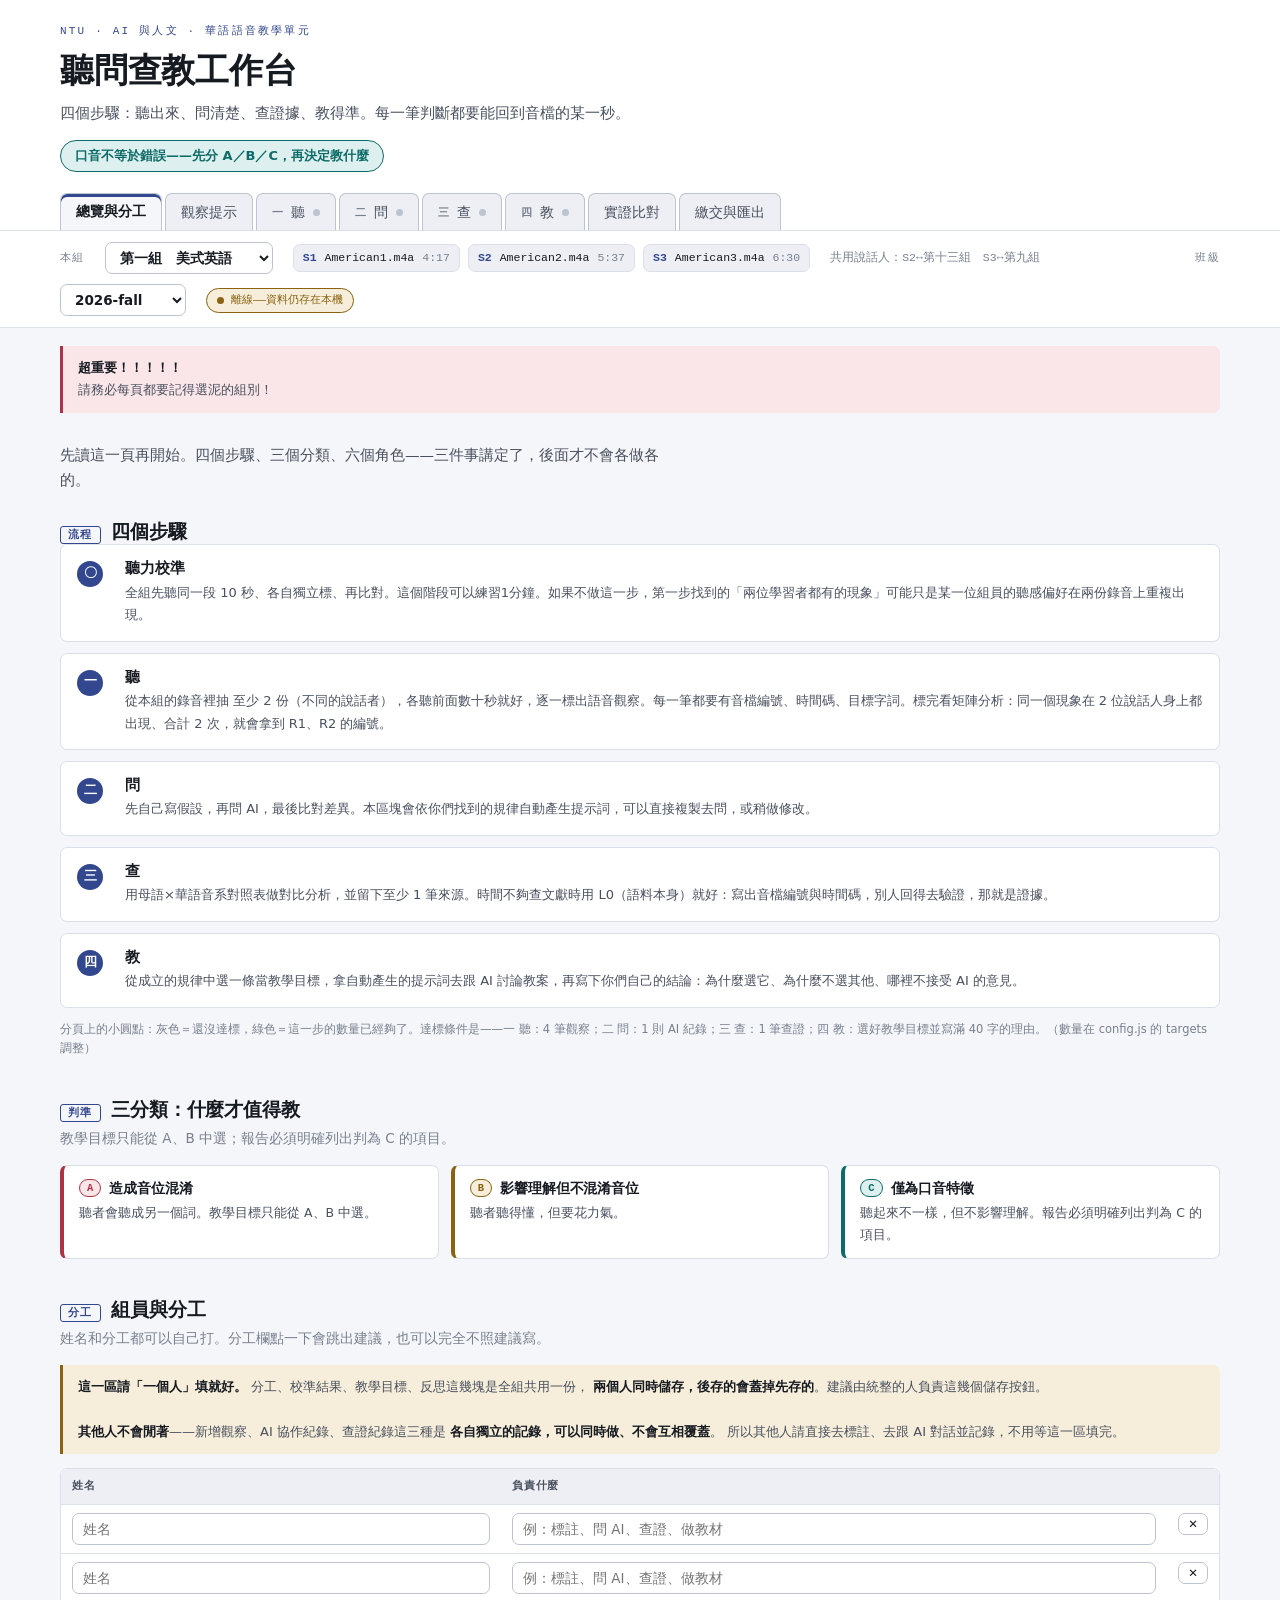
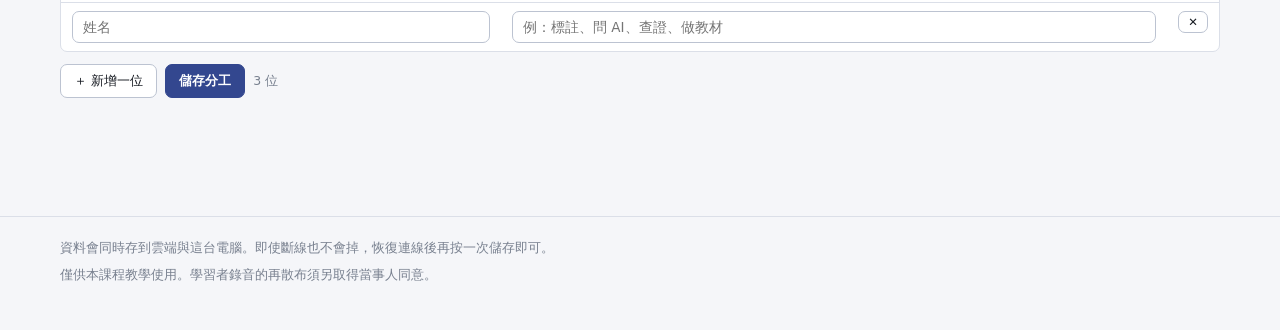
==== v2/index.html @ fce5fd6e "Rename the reference tab, surface a pinned notice, and survive heading edits Two problems came from " ====
<!doctype html>
<html lang="zh-Hant">
<head>
<meta charset="utf-8">
<meta name="viewport" content="width=device-width,initial-scale=1,viewport-fit=cover">
<title>聽問查教工作台</title>
<link rel="stylesheet" href="assets/base.css">
</head>
<body>

<header class="mast"><div class="wrap">
  <div class="kicker">NTU · AI 與人文 · 華語語音教學單元</div>
  <h1 class="t">聽問查教工作台</h1>
  <p class="sub">四個步驟：聽出來、問清楚、查證據、教得準。每一筆判斷都要能回到音檔的某一秒。</p>
  <div class="principle">口音不等於錯誤——先分 A／B／C，再決定教什麼</div>
  <nav class="rail" role="tablist">
    <button role="tab" id="tab-o" aria-controls="p-o" aria-selected="true">總覽與分工</button>
    <button role="tab" id="tab-ex" aria-controls="p-ex" aria-selected="false">觀察提示</button>
    <button role="tab" id="tab-1" aria-controls="p-1" aria-selected="false"><span class="n">一</span>聽<span class="dot" data-dot="1" title="綠點＝這一步已達標"></span></button>
    <button role="tab" id="tab-2" aria-controls="p-2" aria-selected="false"><span class="n">二</span>問<span class="dot" data-dot="2" title="綠點＝這一步已達標"></span></button>
    <button role="tab" id="tab-3" aria-controls="p-3" aria-selected="false"><span class="n">三</span>查<span class="dot" data-dot="3" title="綠點＝這一步已達標"></span></button>
    <button role="tab" id="tab-4" aria-controls="p-4" aria-selected="false"><span class="n">四</span>教<span class="dot" data-dot="4" title="綠點＝這一步已達標"></span></button>
    <button role="tab" id="tab-c" aria-controls="p-c" aria-selected="false">實證比對</button>
    <button role="tab" id="tab-x" aria-controls="p-x" aria-selected="false">繳交與匯出</button>
  </nav>
</div></header>

<div class="gbar"><div class="wrap">
  <label class="fld" for="sel-group" style="margin:0">本組</label>
  <select id="sel-group"></select>
  <span class="gfiles" id="gfiles"></span>
  <span class="gnote" id="gnote"></span>
  <span style="flex:1"></span>
  <label class="fld" for="sel-class" id="class-lab" style="margin:0" hidden>班級</label>
  <select id="sel-class" hidden></select>
  <span class="chip n mono" id="class-chip" title="班級代號"></span>
  <span class="conn" id="conn"><i></i><span id="conn-t">載入中</span></span>
</div></div>

<div class="wrap"><div id="banner"></div></div>

<main class="wrap">

<!-- ═══ 總覽 ═══ -->
<section role="tabpanel" id="p-o" aria-labelledby="tab-o" class="on">
  <p class="lede">先讀這一頁再開始。四個步驟、三個分類、六個角色——三件事講定了，後面才不會各做各的。</p>
  <div class="block"><h2><span class="tag">流程</span>四個步驟</h2><div class="steps" id="steps"></div>
    <p class="muted mini" id="dot-legend" style="margin-top:12px"></p></div>
  <div class="block"><h2><span class="tag">判準</span>三分類：什麼才值得教</h2>
    <p>教學目標只能從 A、B 中選；報告必須明確列出判為 C 的項目。</p>
    <div class="triage" id="triage"></div></div>
  <div class="block"><h2><span class="tag">分工</span>組員與分工</h2>
    <p>姓名和分工都可以自己打。分工欄點一下會跳出建議，也可以完全不照建議寫。</p>

    <div class="note warn" style="margin-bottom:14px">
      <strong>這一區請「一個人」填就好。</strong>
      分工、校準結果、教學目標、反思這幾塊是全組共用一份，
      <strong>兩個人同時儲存，後存的會蓋掉先存的</strong>。建議由統整的人負責這幾個儲存按鈕。
      <br><br>
      <strong>其他人不會閒著</strong>——新增觀察、AI 協作紀錄、查證紀錄這三種是
      <strong>各自獨立的記錄，可以同時做、不會互相覆蓋</strong>。
      所以其他人請直接去標註、去跟 AI 對話並記錄，不用等這一區填完。
    </div>

    <div id="roster"></div>
    <datalist id="job-suggest"></datalist>
    <div class="rowbtns" style="margin-top:12px">
      <button class="act" id="btn-add-member">＋ 新增一位</button>
      <button class="act primary" id="btn-save-roles">儲存分工</button>
      <span class="muted" id="roster-hint"></span>
    </div></div>
</section>

<!-- ═══ 可能出現的偏誤 ═══ -->
<section role="tabpanel" id="p-ex" aria-labelledby="tab-ex">
  <p class="lede">標註之前先看這一頁，知道「可以往哪裡聽」。
    這裡列的是<strong>別人根據音系對比推測出來的可能情形，不是答案</strong>——
    你們的語料裡可能有、也可能沒有，沒有本身就是發現。</p>

  <div class="note warn" style="margin-bottom:22px">
    <strong>請不要照著抄。</strong>這一頁的用途是幫你想「該注意什麼」，不是幫你填答案。
    真正要寫進報告的是<strong>你們自己在音檔裡聽到的</strong>，而且每一筆都要有時間碼。
    如果你聽到的跟這裡寫的不一樣，以你聽到的為準。
  </div>

  <div class="block"><h2><span class="tag">對象</span>這組母語可能出現什麼</h2>
    <p id="ex-sub"></p>
    <div class="tscroll"><table>
      <thead><tr><th>面向</th><th>可能的目標音</th><th>可能讀成</th><th>例子</th>
        <th class="mono">嚴重度</th><th class="mono">證據</th></tr></thead>
      <tbody id="ex-rows"></tbody></table></div>
    <p class="muted mini">嚴重度「高」＝一出現就可能讓聽者聽成別的字。
      證據欄：甲＝有針對這個母語的實證研究；乙＝有實證但對象不同；丙＝只有推論；丁＝與現有研究不符。</p>
  </div>

  <div class="block"><h2><span class="tag">聲調</span>四個聲調可能長什麼樣</h2>
    <p>虛線是標準的調型，實線是推測這組母語者可能讀成的樣子。
      形狀不一樣 → 聲調「種類」抓錯；形狀一樣但比較扁 → 音高範圍用得不夠寬。</p>
    <div id="ex-tones"></div>
  </div>

  <div class="block"><h2><span class="tag">標籤</span>現象標籤是什麼意思</h2>
    <p>標註時要從下拉選單挑一個「現象標籤」。標籤就是把你聽到的東西歸類，
      同一個標籤累積夠多次才會變成規律（拿到 R1、R2 編號）。</p>
    <div id="ex-tags"></div>
  </div>
</section>

<!-- ═══ 一 聽 ═══ -->
<section role="tabpanel" id="p-1" aria-labelledby="tab-1">
  <p class="lede">標註的唯一要求：別人拿到你的記錄，能回到那一秒確認你聽到的東西。</p>

  <div class="block"><h2><span class="tag">語料</span>本組錄音</h2>
    <p>播放時按「抓時間碼」會把秒數直接填進下面的表單。</p>
    <div class="players" id="players"></div></div>

  <div class="block"><h2><span class="tag">校準</span>步驟〇：聽力校準</h2>
    <p>六個人先聽同一段 60 秒、各自獨立標、再比對。不做這一步，後面找到的「規律」可能只是某個人的聽感偏好。</p>
    <div class="panel"><div class="panel-bd">
      <div class="formgrid g2">
        <div><label class="fld" for="cal-clip">校準用片段</label><input type="text" id="cal-clip" class="mono" placeholder="S1 00:00–01:00"></div>
        <div><label class="fld" for="cal-n">參與人數</label><input type="text" id="cal-n" class="mono" placeholder="6"></div>
        <div><label class="fld" for="cal-agree">多數人標到的項目數</label><input type="text" id="cal-agree" class="mono" placeholder="4"></div>
        <div><label class="fld" for="cal-total">全組標出的不同項目數</label><input type="text" id="cal-total" class="mono" placeholder="11"></div>
      </div>
      <div style="margin-top:12px"><label class="fld" for="cal-note">不一致的地方怎麼決議的</label>
        <textarea id="cal-note" rows="2" placeholder="例：三個人把「房」標成聲調問題，兩個人標成韻母問題。討論後認為是上升幅度不足，歸為聲調。"></textarea></div>
      <div class="rowbtns" style="margin-top:12px"><button class="act" id="btn-save-cal">儲存校準結果</button>
        <span class="muted" id="cal-rate"></span></div>
    </div></div></div>

  <div class="block"><h2><span class="tag">標註</span>個別語音觀察與時間碼</h2>
    <div class="panel">
      <div class="panel-hd"><h3>新增一筆觀察</h3><span class="muted" id="rec-count"></span></div>
      <div class="panel-bd">
        <div class="formgrid g3">
          <div><label class="fld" for="r-spk">音檔</label><select class="inp" id="r-spk"></select></div>
          <div><label class="fld" for="r-tc">時間碼</label><input type="text" id="r-tc" class="mono" placeholder="0:37 或 37" title="可以直接打秒數，例如 83 會變成 1:23"></div>
          <div><label class="fld" for="r-word">目標字詞</label><input type="text" id="r-word" placeholder="房間 fángjiān"></div>
          <div><label class="fld" for="r-lv">面向</label><select class="inp" id="r-lv"></select></div>
          <div><label class="fld" for="r-tagsel">現象標籤</label><select class="inp" id="r-tagsel"></select></div>
          <div><label class="fld" for="r-tri">初步判斷</label><select class="inp" id="r-tri">
            <option value="A">A 造成音位混淆</option><option value="B">B 影響理解</option>
            <option value="C">C 僅口音特徵</option><option value="?" selected>待判定</option></select></div>
          <div id="denom-wrap"><label class="fld" for="r-denom">可出現次數（分母）</label>
            <input type="number" id="r-denom" class="mono" min="1" step="1" placeholder="12"></div>
          <div><label class="fld" for="r-by">標註者</label><input type="text" id="r-by" placeholder="標註員 A"></div>
        </div>
        <div style="margin-top:12px"><label class="fld" for="r-desc">聽到什麼（寫你聽到的，不要寫結論）</label>
          <input type="text" id="r-desc" placeholder="「房」第二聲上升幅度較小，起點與終點差距約一度"></div>
        <div class="note mini" id="denom-hint" style="margin-top:10px">
          <strong>分母可以留空。</strong>時間夠的話再填：這一段裡這個音（調、規則）本來有幾次機會出現。
          例如你聽的那 30 秒裡「二聲」共出現 12 次，其中 7 次上升不足 → 分母填 12，這一筆記 1 次。
          <br><strong>留空也算得出東西</strong>，只是指標不一樣，實證比對會自動退而求其次：
          <br>① 有填分母 → <strong>出現率</strong>（出現次數 ÷ 可出現次數）。最有力，可以跟文獻比。
          <br>② 沒填分母 → <strong>佔比</strong>（這個現象佔你們全部標註的幾成）。看得出誰最常被標到，但<strong>不是出現率</strong>——分母是你們標了多少，不是這個音有多少次機會。
          <br>③ 標註很少時 → <strong>說話人覆蓋率</strong>（幾位說話人出現過）。
        </div>
        <div class="rowbtns" style="margin-top:12px">
          <button class="act primary" id="btn-add-rec">新增觀察</button>
          <button class="act" id="btn-demo-rec">填入範例</button>
        </div>
      </div>
    </div>
    <div class="reclist" id="reclist" style="margin-top:16px"></div></div>

  <div class="block"><h2><span class="tag">歸納</span>重現矩陣</h2>
    <div class="note" style="margin-bottom:14px">
      <strong>R1、R2 是什麼？</strong>是「成立的規律」的編號，由這張表自動給。<br>
      你每標一筆，同樣的「面向＋標籤」就會累積到同一列。當某一列<strong id="mtx-rule-cond">達到門檻</strong>時，
      它就從「個別觀察」升格成<strong>規律</strong>，拿到 R1、R2… 的編號。<br><br>
      <strong>為什麼重要：</strong>後面三步都只認編號——
      步驟二的提示詞、步驟三的查證、步驟四的教學目標，選單裡只會出現拿到編號的那幾列。
      一條都沒成立的話，那三個選單會是空的。<br>
      <span class="muted">沒拿到編號不代表你標錯，只代表它目前只出現在一位說話人身上，還不能說是「規律」——
      這正是這個單元要練的判斷。</span>
    </div>
    <p id="mtx-sub"></p>
    <div class="tscroll"><table class="mtx">
      <thead><tr id="mtx-head"></tr></thead>
      <tbody id="mtx-rows"></tbody></table></div>
    <div class="note warn" style="margin-top:14px" id="mtx-warn"></div></div>
</section>

<!-- ═══ 二 問 ═══ -->
<section role="tabpanel" id="p-2" aria-labelledby="tab-2">
  <p class="lede">順序很重要：<strong>先自己寫假設，再問 AI，最後比對差異</strong>。差異本身就是這一步最好的材料。</p>
  <div class="block"><h2><span class="tag">提示詞</span>拿去問 AI 的話</h2>
    <div class="panel">
      <div class="panel-hd"><h3>成因探索提示詞</h3>
        <div class="rowbtns"><select class="inp" id="p2-rule" style="width:auto;min-width:200px"></select>
        <button class="act tiny" id="btn-copy-p2">複製</button></div></div>
      <div class="panel-bd"><pre class="plan" id="p2-prompt" style="margin:0;font-family:var(--f)"></pre></div>
    </div></div>
  <div class="block"><h2><span class="tag">紀錄</span>AI 協作歷程</h2>
    <p>3–5 則。四個欄位齊備才算完整。不要美化提問。</p>
    <div class="panel">
      <div class="panel-hd"><h3>新增一則協作紀錄</h3><span class="muted" id="ai-count"></span></div>
      <div class="panel-bd">
        <div><label class="fld" for="a-hypo">① 我們自己先寫的假設（不能跳過）</label>
          <textarea id="a-hypo" rows="2" placeholder="我們認為「房」的二聲上升不足，是因為英語的升調通常出現在句末，不會落在單字上。"></textarea></div>
        <div style="margin-top:10px"><label class="fld" for="a-q">② 我們問了什麼（原文照貼）</label>
          <textarea id="a-q" rows="2" placeholder="把原始提問貼上來，不要改寫得比較好看"></textarea></div>
        <div style="margin-top:10px"><label class="fld" for="a-r">③ AI 回答的重點</label>
          <textarea id="a-r" rows="2" placeholder="摘要 AI 的回答重點，一併寫出它舉了哪些例子"></textarea></div>
        <div style="margin-top:10px"><label class="fld" for="a-h">④ 跟我們的假設差在哪裡</label>
          <textarea id="a-h" rows="2" placeholder="它讓我們注意到什麼？我們因此回去重聽了哪一段？"></textarea></div>
        <div style="margin-top:10px"><label class="fld" for="a-u">⑤ 我們怎麼處理它的回答</label>
          <textarea id="a-u" rows="2" placeholder="採用了哪一部分、改寫了哪一部分、刪掉了哪一部分，為什麼"></textarea></div>
        <div class="formgrid g2" style="margin-top:10px">
          <div><label class="fld" for="a-rule">對應規律編號</label><select class="inp" id="a-rule"></select></div>
          <div><label class="fld" for="a-verdict">我們對 AI 這次表現的判斷</label><select class="inp" id="a-verdict">
            <option>可用，但需查證</option><option>部分正確，已修正</option>
            <option>不正確，已捨棄</option><option>提供了我們沒想到的方向</option></select></div>
        </div>
        <div class="rowbtns" style="margin-top:12px"><button class="act primary" id="btn-add-ai">新增紀錄</button>
          <button class="act" id="btn-ask-ai" hidden>在這裡直接問 Claude</button>
          <button class="act" id="btn-ask-stop" hidden>停止</button></div>
        <div id="ai-out" style="margin-top:12px"></div>
      </div></div>
    <div class="reclist" id="ailist" style="margin-top:16px"></div></div>
</section>

<!-- ═══ 三 查 ═══ -->
<section role="tabpanel" id="p-3" aria-labelledby="tab-3">
  <p class="lede">對比分析只能告訴你「哪裡值得先看」，不能告訴你「一定會錯」。查證就是去確認哪一種。</p>
  <div class="block"><h2><span class="tag">對照</span>母語 × 華語音系比較</h2>
    <p id="ct-sub"></p>
    <div class="note good" style="margin-bottom:14px" id="ct-plus"></div>
    <div class="tscroll"><table>
      <thead><tr><th>面向</th><th>華語項目</th><th>母語情況</th><th>預期偏誤</th></tr></thead>
      <tbody id="ct-rows"></tbody></table></div></div>
  <div class="block"><h2><span class="tag">層級</span>可靠資料的四個層級</h2>
    <p>每條規律至少一項 L0、L1 或 L2。查無資料要寫出來，不算失分。</p>
    <div class="note" style="margin-bottom:14px">
      <strong>時間不夠查文獻時，用 L0 就好。</strong>
      L0 是「我們自己在音檔裡聽到的」——只要寫得出音檔編號與時間碼，
      別人就能回去驗證，那就是證據。<br>
      但要記得它撐得起什麼、撐不起什麼：<br>
      ✅ 可以說「<strong>我們這三位說話人身上出現了這個現象</strong>」<br>
      ✗ 不能說「<strong>法語母語者都會這樣</strong>」——那要 L1 或 L2 才撐得住。<br>
      <span class="muted">L3（教學網站、部落格、AI 直接生成的整理）永遠只能當線索，不能當依據。
      AI 講的東西如果你查不到原始出處，它就是 L3。</span>
    </div>
    <div class="tscroll"><table>
      <thead><tr><th>層級</th><th>名稱</th><th>例子</th><th>可不可以當唯一依據</th></tr></thead>
      <tbody id="srclv-rows"></tbody></table></div></div>
  <div class="block"><h2><span class="tag">驗證</span>查證紀錄</h2>
    <div class="panel">
      <div class="panel-hd"><h3>新增一筆查證</h3><span class="muted" id="src-count"></span></div>
      <div class="panel-bd">
        <div class="formgrid g3">
          <div><label class="fld" for="s-rule">對應規律</label><select class="inp" id="s-rule"></select></div>
          <div><label class="fld" for="s-level">來源層級</label><select class="inp" id="s-level">
            <option>L0 語料本身</option><option>L1 一手研究</option>
            <option>L2 標準參考</option><option>L3 教學經驗</option></select></div>
          <div><label class="fld" for="s-result">查證結果</label><select class="inp" id="s-result">
            <option>支持</option><option>部分支持</option><option>不支持</option><option>查無資料</option></select></div>
        </div>
        <div style="margin-top:10px"><label class="fld" for="s-cite">書目資訊</label>
          <input type="text" id="s-cite" placeholder="L0 就寫音檔編號＋時間碼，例：S1 00:37、S2 01:12；L1／L2 照抄書目，不要憑印象寫"></div>
        <div style="margin-top:10px"><label class="fld" for="s-say">它到底講了什麼</label>
          <input type="text" id="s-say" placeholder="L0 就寫你聽到什麼；L1／L2 寫出它到底講了什麼、對象是誰，不要寫「研究顯示……」"></div>
        <div class="rowbtns" style="margin-top:12px"><button class="act primary" id="btn-add-src">新增查證</button></div>
      </div></div>
    <div class="reclist" id="srclist" style="margin-top:16px"></div></div>
</section>

<!-- ═══ 四 教 ═══ -->
<section role="tabpanel" id="p-4" aria-labelledby="tab-4">
  <p class="lede">教學目標必須回指某一條規律編號。分析與教學之間要有形式上的連結，不然會各做各的。</p>
  <div class="block"><h2><span class="tag">選定</span>先選一條規律</h2>
    <p>教哪一個？先把條件設定好，下一個區塊會依照這裡的設定產生跟 AI 討論用的提示詞。</p>
    <div class="panel"><div class="panel-bd">
      <div class="formgrid g3">
        <div><label class="fld" for="t-rule">從成立的規律中選一條</label><select class="inp" id="t-rule"></select></div>
        <div><label class="fld" for="t-level">學習者程度</label><select class="inp" id="t-level">
          <option>初級</option><option selected>中級</option><option>中高級</option></select></div>
        <div><label class="fld" for="t-time">教學時間</label><select class="inp" id="t-time">
          <option>單次 20 分鐘</option><option selected>單次 50 分鐘</option><option>兩週分散練習</option></select></div>
      </div>
    </div></div></div>

  <div class="block"><h2><span class="tag">討論</span>拿這段去跟 AI 討論教案</h2>
    <p>複製下去問，然後<strong>不要照單全收</strong>——它會提出反對意見，你們要決定接不接受。
      討論完再回到下一個區塊寫你們的結論。</p>
    <div class="panel">
      <div class="panel-hd"><h3>教案討論提示詞</h3>
        <div class="rowbtns"><button class="act tiny" id="btn-copy-t4">複製</button></div></div>
      <div class="panel-bd"><pre class="plan" id="t4-prompt" style="margin:0;font-family:var(--f)"></pre></div>
    </div></div>

  <div class="block"><h2><span class="tag">結論</span>你們決定教這個的理由</h2>
    <p>跟 AI 討論完之後寫。四個問題各一兩句就好，寫你們自己的判斷，不要貼 AI 的原話。</p>
    <div class="panel"><div class="panel-bd">
      <div><label class="fld" for="t-why">為什麼選它、為什麼不選其他</label>
        <textarea id="t-why" rows="8" placeholder="按下面的「填入骨架」會給你一份填空表，照著填就好"></textarea></div>
      <div class="rowbtns" style="margin-top:12px">
        <button class="act" id="btn-why-skel">填入骨架</button>
        <button class="act primary" id="btn-save-target">儲存教學目標</button></div>
    </div></div></div>
  <div class="block"><h2><span class="tag">關卡</span>一致性檢核</h2>
    <p>教學目標與分析發現對不對得起來。</p><div id="align"></div></div>
  <div class="block"><h2><span class="tag">方案</span>糾音方案骨架</h2>
    <div class="rowbtns" style="margin-bottom:12px">
      <button class="act primary" id="btn-build">產生方案骨架</button>
      <button class="act" id="btn-copy-plan">複製</button></div>
    <div class="panel"><div class="panel-bd"><div class="plan" id="plan-out"></div></div></div></div>
  <div class="block"><h2><span class="tag">反思</span>與 AI 共編教案的活動反思</h2>
    <p>這一段是發表時要講的。三個問題，每題兩三句就好。</p>
    <div class="panel"><div class="panel-bd">
      <div><label class="fld" for="tt-who">這份教案，哪些是 AI 給的、哪些是你們自己決定的</label>
        <textarea id="tt-who" rows="2" placeholder="例：練習詞是 AI 生的，但我們刪掉了三個太難的；診斷說明是我們自己寫的，因為 AI 那版學習者看不懂"></textarea></div>
      <div style="margin-top:10px"><label class="fld" for="tt-fb">AI 哪裡幫得上忙、哪裡幫不上</label>
        <textarea id="tt-fb" rows="2" placeholder="例：生練習詞很快；但它講不出「舌頭要放哪裡」這種體感，那一段我們得自己補"></textarea></div>
      <div style="margin-top:10px"><label class="fld" for="tt-fix">如果再做一次，哪一步你們會換個做法</label>
        <textarea id="tt-fix" rows="2" placeholder="例：我們一開始就問 AI，結果被它的答案帶著走。下次會先自己聽完再問"></textarea></div>
      <div class="rowbtns" style="margin-top:12px"><button class="act" id="btn-save-tt">儲存反思</button></div>
    </div></div></div>
</section>

<!-- ═══ 實證比對 ═══ -->
<section role="tabpanel" id="p-c" aria-labelledby="tab-c">
  <p class="lede">把你們的標註，跟糾音工作台對這個母語做的<strong>預測</strong>放在一起看。
    預測落空不是你們標錯了——那是對比分析假說已知的失敗模式，本身就是可以寫進報告的發現。</p>

  <div class="block"><h2><span class="tag">範圍</span>要比對誰的資料</h2>
    <div class="panel"><div class="panel-bd">
      <div class="formgrid g3">
        <div><label class="fld" for="cmp-scope">資料範圍</label><select class="inp" id="cmp-scope">
          <option value="group">只看本組</option><option value="class" selected>全班同母語的組別</option></select></div>
        <div><label class="fld" for="cmp-l1">母語</label><select class="inp" id="cmp-l1"></select></div>
        <div style="display:flex;align-items:end"><button class="act" id="btn-cmp-refresh">重新抓資料</button></div>
      </div>
      <p class="muted mini" id="cmp-meta"></p>
    </div></div></div>

  <div class="block"><h2><span class="tag">比對</span>預測 vs 觀察</h2>
    <div class="panel"><div class="panel-bd" id="cmp-out">
      <p class="muted">按上面的「重新抓資料」開始。</p></div></div>
    <div class="note" style="margin-top:14px" id="cmp-agree"></div></div>

  <div class="block"><h2><span class="tag">判讀</span>四種結果怎麼看</h2>
    <div class="tscroll"><table>
      <thead><tr><th>圖上看到</th><th>意思</th><th>該怎麼辦</th></tr></thead>
      <tbody id="cmp-guide"></tbody></table></div></div>
</section>

<!-- ═══ 繳交 ═══ -->
<section role="tabpanel" id="p-x" aria-labelledby="tab-x">
  <p class="lede">交出去之前，先看這一頁的紅字還剩幾條。</p>
  <div class="block"><h2><span class="tag">檢核</span>繳交前檢核</h2><div id="submit-check"></div></div>
  <div class="block"><h2><span class="tag">匯出</span>組別資料匯出</h2>
    <div class="rowbtns" style="margin-bottom:12px">
      <button class="act primary" id="btn-export">產生匯出內容</button>
      <button class="act" id="btn-copy-export">複製</button>
      <button class="act" id="btn-dl-export">下載 .md</button>
      <button class="act" id="btn-clear">清除本組資料</button></div>
    <div class="exportbox" id="export-out">按「產生匯出內容」把目前這一組的校準結果、觀察記錄、重現矩陣、AI 協作歷程、查證紀錄、教學目標與方案骨架整理成一份文字稿。</div></div>
</section>

</main>

<footer><div class="wrap">
  <p id="foot-note">資料儲存方式會顯示在頁面右上角。請提醒學生：做完一段就按「產生匯出內容」下載 .md 存檔。</p>
  <p>僅供本課程教學使用。學習者錄音的再散布須另取得當事人同意。</p>
</div></footer>

<div class="toast" id="toast" hidden></div>

<script src="config.js"></script>
<script src="assets/md.js"></script>
<script src="assets/data.js"></script>
<script src="assets/audio.js"></script>
<script src="assets/store.js"></script>
<script src="assets/compare.js"></script>
<script src="assets/viz.js"></script>
<script>
(function(){
"use strict";
var $=function(s,r){return (r||document).querySelector(s);},
    $$=function(s,r){return Array.prototype.slice.call((r||document).querySelectorAll(s));};
var esc=MD.esc;
var CFG=window.HPL_CONFIG||{};
var D=null, gid=null, players=[], sampleFn=null, dlFn=null, abortCtl=null;

/* ── 時間碼容錯 ──────────────────────────────────────────
   雲端播放器模式抓不到時間碼，學生得看著播放器自己打。
   所以這裡盡量不要挑剔格式：
     83      → 1:23      （純秒數）
     1.23    → 1:23
     1分23秒 → 1:23
     1:23    → 1:23      （本來就對的不動）
   完全看不懂就原樣留著，不要把學生打的東西吃掉。            */
function normTC(v){
  v=String(v||"").trim();
  if(!v)return "";
  var m=v.match(/^(\d+)\s*[:：.．分]\s*(\d{1,2})\s*秒?$/);
  if(m){var s=Math.min(59,Number(m[2]));return Number(m[1])+":"+String(s).padStart(2,"0");}
  if(/^\d+$/.test(v)){var n=Number(v);return Math.floor(n/60)+":"+String(n%60).padStart(2,"0");}
  return v;
}
var mmss=function(s){return Math.floor(s/60)+":"+String(Math.round(s%60)).padStart(2,"0");};
var tT; function toast(m){var t=$("#toast");t.textContent=m;t.hidden=false;clearTimeout(tT);tT=setTimeout(function(){t.hidden=true;},2400);}
function copyText(txt,label){
  var ok=function(){toast((label||"內容")+"已複製");};
  var fb=function(){var ta=document.createElement("textarea");ta.value=txt;ta.style.position="fixed";ta.style.opacity="0";
    document.body.appendChild(ta);ta.select();try{document.execCommand("copy");ok();}catch(e){toast("請手動選取複製");}document.body.removeChild(ta);};
  if(navigator.clipboard&&navigator.clipboard.writeText)navigator.clipboard.writeText(txt).then(ok,fb);else fb();
}
var G=function(){return D.groups.filter(function(g){return g.id===gid;})[0];};
/* 本組實際有幾份錄音 → ["S1","S2",…]，只聽 2 份時矩陣就不會多一欄 */
function slots(){var g=G();return (g?g.f:[]).map(function(_,i){return "S"+(i+1);});}
/* 繳交目標，config.js 沒設就用預設 */
function TARGETS(){
  var t=(CFG.targets)||{};
  return {records:t.records||6, ai:t.ai||3, src:t.src||2, why:t.why||40};
}

/* ═══ 分頁 ═══ */
$$("nav.rail button").forEach(function(b){b.addEventListener("click",function(){
  $$("nav.rail button").forEach(function(o){o.setAttribute("aria-selected",String(o===b));});
  $$("section[role=tabpanel]").forEach(function(p){p.classList.toggle("on",p.id===b.getAttribute("aria-controls"));});
  if(b.id==="tab-c")refreshCompare();
  window.scrollTo({top:0,behavior:"smooth"});
});});

/* ═══ 靜態內容 ═══ */
function renderBanner(){
  var b=D.banner, el=$("#banner");
  if(!b||(!b.paras.length&&!b.list.length)){el.innerHTML="";return;}
  el.innerHTML='<div class="note stop" style="margin-top:18px">'+
    (b.title?"<strong>"+esc(b.title)+"</strong><br>":"")+
    b.paras.map(function(t){return MD.inline(t);}).join("<br>")+
    (b.list.length?"<ul style=\"margin:6px 0 0;padding-inline-start:20px\">"+
      b.list.map(function(t){return "<li>"+MD.inline(t)+"</li>";}).join("")+"</ul>":"")+
    "</div>";
}
function renderStatic(){
  $("#steps").innerHTML=D.steps.map(function(s){
    return '<div class="stepc"><div class="no">'+esc(s["步驟"])+'</div><div><h4>'+esc(s["標題"])+
      "</h4><p>"+esc(s["說明"])+"</p></div></div>";}).join("");
  $("#triage").innerHTML=D.triage.map(function(t){
    return '<div class="tri '+esc(t["類別"])+'"><h5><span class="chip '+esc(t["類別"])+'">'+esc(t["類別"])+
      "</span>"+esc(t["名稱"])+"</h5><p>"+esc(t["說明"])+"</p></div>";}).join("");
  renderRoster();
  $("#srclv-rows").innerHTML=D.srcLevels.map(function(r){
    return "<tr><td class=\"mono\">"+esc(r["層級"])+"</td><td>"+esc(r["名稱"])+"</td><td>"+esc(r["例子"])+
      "</td><td>"+esc(r["可不可以當唯一依據"])+"</td></tr>";}).join("");

  $("#cmp-guide").innerHTML=D.readCompare.map(function(r){
    return "<tr><td><strong>"+esc(r["圖上看到"])+"</strong></td><td>"+esc(r["意思"])+
      "</td><td>"+esc(r["該怎麼辦"])+"</td></tr>";}).join("");
  $("#denom-wrap").hidden=!CFG.requireDenominator;
  $("#denom-hint").hidden=!CFG.requireDenominator;
}

/* ═══ 組別列 ═══ */
function renderGroupBar(){
  var g=G();
  $("#sel-group").innerHTML=D.groups.map(function(x){
    return '<option value="'+x.id+'"'+(x.id===gid?" selected":"")+">"+esc(x.n)+"　"+esc(x.l1)+"</option>";}).join("");
  $("#gfiles").innerHTML=g.f.map(function(f,i){
    return '<span class="gfile"><b>S'+(i+1)+"</b>"+esc(f[0])+"<span>"+mmss(f[1])+"</span></span>";}).join("");
  var sh=g.f.map(function(f,i){
    return {i:i,others:(D.speakerMap[f[2]].gs||[]).filter(function(n){return n!==g.n;})};
  }).filter(function(x){return x.others.length;});
  $("#gnote").textContent=sh.length
    ? "共用說話人："+sh.map(function(x){return "S"+(x.i+1)+"↔"+x.others.join("、");}).join("　")
    : "本組三位說話人未與其他組重複";
  $("#r-spk").innerHTML=g.f.map(function(f,i){
    return '<option value="S'+(i+1)+'">S'+(i+1)+"　"+esc(f[0])+"</option>";}).join("");
}

/* ═══ 播放器 ═══ */
var passBarShown=false;
function renderPlayers(){
  var host=$("#players"); host.innerHTML=""; players=[]; passBarShown=false;
  var g=G();
  g.f.forEach(function(f,i){
    players.push(HPLAudio.mount(host,f[2],{
      label:"S"+(i+1), filename:f[0], group:g.n, seconds:f[1],
      onGrab:function(t){
        $("#r-spk").value="S"+(i+1);
        $("#r-tc").value=mmss(t);
        $("#r-word").focus();
        toast("已填入 S"+(i+1)+"（"+mmss(t)+"）");
      },
      onLocked:function(){
        /* 三個播放器共用一個密碼框，只放一次 */
        if(passBarShown)return;
        passBarShown=true;
        var bar=HPLAudio.passwordBar(host,function(){
          toast("已解鎖，正在載入錄音");
          renderPlayers();
        });
        host.insertBefore(bar,host.firstChild);
      }
    }));
  });
}

/* ═══ 標籤選單 ═══ */
function renderLevelSelects(){
  $("#r-lv").innerHTML=D.levels.map(function(l){return '<option value="'+esc(l.n)+'">'+esc(l.n)+"</option>";}).join("");
  syncTags();
}
function syncTags(){
  var lv=D.levels.filter(function(l){return l.n===$("#r-lv").value;})[0]||D.levels[0];
  $("#r-tagsel").innerHTML=lv.tags.map(function(t){
    return '<option value="'+esc(t.tag)+'">'+esc(t.tag)+"</option>";}).join("");
}
$("#r-lv").addEventListener("change",syncTags);

/* ═══ 音韻對照 ═══ */
function renderContrast(){
  var g=G(), c=D.contrast[g.l1];
  $("#ct-sub").textContent=c?(g.l1+" 母語者學華語時，音系上最值得先看的地方。"):"";
  if(!c){$("#ct-rows").innerHTML='<tr><td colspan="4" class="muted">content/contrast.md 裡沒有「'+esc(g.l1)+'」這一節。</td></tr>';
    $("#ct-plus").hidden=true;return;}
  $("#ct-plus").hidden=false;
  $("#ct-plus").innerHTML="<strong>優勢項：</strong>"+MD.inline(c.plus);
  $("#ct-rows").innerHTML=c.rows.map(function(r){
    return "<tr><td>"+MD.inline(r[0])+"</td><td>"+MD.inline(r[1])+"</td><td>"+MD.inline(r[2])+
      "</td><td>"+MD.inline(r[3])+"</td></tr>";}).join("");
}

/* ═══ 組員名單（自由填寫）═══
   分工是全組共用的一份，同時編輯會互相覆蓋，所以畫面上明講「一個人填就好」。
   course.md 的「分工建議」只當成建議清單，塞進 datalist 供選，不強制。 */
var roster=[], rosterDirty=false;

function readRoster(){
  return $$("#roster .rmrow").map(function(row){
    return {name:row.querySelector(".rmname").value.trim(),
            job: row.querySelector(".rmjob").value.trim()};
  }).filter(function(x){return x.name||x.job;});
}
function setRoster(list){
  roster=Array.isArray(list)?list.slice():[];
  if(!roster.length)roster=[{name:"",job:""},{name:"",job:""},{name:"",job:""}];
  paintRoster();
}
function paintRoster(){
  $("#roster").innerHTML='<div class="tscroll"><table><thead><tr>'+
    '<th style="width:38%">姓名</th><th>負責什麼</th><th style="width:1%"></th>'+
    "</tr></thead><tbody>"+roster.map(function(m,i){
      return '<tr class="rmrow"><td><input type="text" class="rmname" value="'+esc(m.name||"")+
        '" placeholder="姓名"></td><td><input type="text" class="rmjob" list="job-suggest" value="'+
        esc(m.job||"")+'" placeholder="例：標註、問 AI、查證、做教材"></td>'+
        '<td><button class="act tiny" data-rm="'+i+'" title="移除這一列">✕</button></td></tr>';
    }).join("")+"</tbody></table></div>";
  $$("[data-rm]").forEach(function(b){b.addEventListener("click",function(){
    roster=readRoster(); roster.splice(Number(b.dataset.rm),1);
    if(!roster.length)roster=[{name:"",job:""}];
    rosterDirty=true; paintRoster();
  });});
  $$("#roster input").forEach(function(el){
    el.addEventListener("input",function(){rosterDirty=true;});
  });
  $("#roster-hint").textContent=roster.length+" 位";
}
function renderRoster(){
  /* 建議清單：course.md 的分工建議 */
  $("#job-suggest").innerHTML=(D.roles||[]).map(function(r){
    return '<option value="'+esc(r["角色"])+'">'+esc(r["職責"]||"")+"</option>";}).join("");
  setRoster(null);
}
$("#btn-add-member").addEventListener("click",function(){
  roster=readRoster(); roster.push({name:"",job:""}); rosterDirty=true; paintRoster();
  var ins=$$("#roster .rmname"); if(ins.length)ins[ins.length-1].focus();
});

/* ═══ 可能出現的偏誤（標註前的參考頁）═══ */
function renderExamples(){
  var g=G();
  var L=HPLCompare.learnerFor(D,g.l1);
  if(!L){
    $("#ex-sub").textContent="";
    $("#ex-rows").innerHTML='<tr><td colspan="6" class="muted">content/learners.md 裡沒有「'+esc(g.l1)+'」的檔案。</td></tr>';
    $("#ex-tones").innerHTML=""; $("#ex-tags").innerHTML=""; return;
  }
  $("#ex-sub").innerHTML="本組母語是 <strong>"+esc(g.l1)+"</strong>。下面是工作台對這個母語的推測，"+
    "共 "+L.e.length+" 項，依嚴重度排序。<span class=\"muted\">資料來源："+esc(L.src)+"</span>";

  var sorted=L.e.slice().sort(function(a,b){return (b.sevw*10+b.w)-(a.sevw*10+a.w);});
  $("#ex-rows").innerHTML=sorted.map(function(e){
    return "<tr><td>"+esc(e.lv)+"</td><td>"+MD.inline(e.target)+"</td><td>"+MD.inline(e.realized)+
      "</td><td>"+MD.inline(e.example)+'</td><td><span class="chip '+e.sevclass+'">'+esc(e.sev)+
      '</span></td><td class="mono"><span class="ev '+e.evclass+'">'+esc(e.ev)+"</span></td></tr>";}).join("");

  $("#ex-tones").innerHTML=HPLViz.toneGrid(L);

  /* 這組母語可能用到的標籤，對照到學生標註時的選單 */
  var keys={}; L.e.forEach(function(e){if(e.key)keys[e.key]=true;});
  $("#ex-tags").innerHTML='<div class="tscroll"><table><thead><tr>'+
    "<th>面向</th><th>標註時選這個標籤</th><th>大致意思</th></tr></thead><tbody>"+
    D.levels.map(function(lv){
      return lv.tags.filter(function(t){return t.key&&keys[t.key];}).map(function(t){
        var kb=D.kb[t.tag]||D.kbDefault;
        return "<tr><td>"+esc(lv.n)+"</td><td><strong>"+esc(t.tag)+"</strong></td><td>"+
          MD.inline(String(kb.d||"").split("。")[0]+"。")+"</td></tr>";
      }).join("");
    }).join("")+"</tbody></table></div>";
}

/* ═══ 記錄 ═══ */
function recs(){return HPLStore.get("records");}
function renderRecs(){
  var list=recs();
  $("#rec-count").textContent=list.length+" 筆";
  $("#reclist").innerHTML=list.length?list.slice().reverse().map(function(r){
    return '<div class="rec"><div class="rh"><span class="id mono">'+esc(r.spk)+"　"+esc(r.tc)+
      (r.by?"　"+esc(r.by):"")+'</span><span class="rowbtns">'+
      '<span class="chip '+(r.tri==="?"?"n":esc(r.tri))+'">'+esc(r.tri)+"</span>"+
      '<button class="act tiny" data-del="'+r.id+'">刪除</button></span></div>'+
      "<dl><dt>字詞</dt><dd>"+esc(r.word)+"</dd>"+
      "<dt>標籤</dt><dd>"+esc(r.lv)+" · "+esc(r.tag)+(r.denom?"（分母 "+esc(r.denom)+"）":"")+"</dd>"+
      "<dt>描述</dt><dd>"+esc(r.desc)+"</dd></dl></div>";}).join("")
    :'<p class="muted">還沒有觀察記錄。</p>';
  $$("[data-del]").forEach(function(b){b.addEventListener("click",function(){
    HPLStore.remove("records",b.dataset.del);});});
  renderMatrix(); updateDots(); renderRuleSelects();
}
$("#btn-add-rec").addEventListener("click",function(){
  $("#r-tc").value=normTC($("#r-tc").value);
  var word=$("#r-word").value.trim(), desc=$("#r-desc").value.trim(), tc=$("#r-tc").value.trim();
  if(!word||!tc){toast("時間碼與目標字詞都要填");return;}
  var g=G(), tag=$("#r-tagsel").value;
  HPLStore.add("records",{
    spk:$("#r-spk").value, spkId:(g.f[Number($("#r-spk").value.slice(1))-1]||[])[2]||"",
    tc:tc, word:word, lv:$("#r-lv").value, tag:tag, key:D.tagKey[tag]||"",
    tri:$("#r-tri").value, desc:desc, by:$("#r-by").value.trim(),
    denom:$("#r-denom").value?Number($("#r-denom").value):null,
    group:g.n, l1:g.l1
  });
  $("#r-word").value="";$("#r-desc").value="";$("#r-tc").value="";$("#r-denom").value="";
  toast("已新增");
});
$("#r-tc").addEventListener("blur",function(){this.value=normTC(this.value);});
$("#btn-demo-rec").addEventListener("click",function(){
  $("#r-tc").value="00:37";$("#r-word").value="房間 fángjiān";
  $("#r-desc").value="「房」第二聲上升幅度較小，起點與終點差距約一度";
  if(CFG.requireDenominator)$("#r-denom").value="12";
});

/* ═══ 重現矩陣 ═══ */
function matrixRows(){
  var g=G(), by={};
  recs().forEach(function(r){
    var k=r.lv+"｜"+r.tag;
    var b=by[k]||(by[k]={lv:r.lv,tag:r.tag,s:{},total:0,denom:0,tri:{}});
    b.s[r.spk]=(b.s[r.spk]||0)+1; b.total++;
    if(r.denom)b.denom+=Number(r.denom);
    if(r.tri)b.tri[r.tri]=(b.tri[r.tri]||0)+1;
  });
  var th=CFG.ruleThreshold||{speakers:2,total:3};
  return Object.keys(by).map(function(k){
    var b=by[k], spkN=Object.keys(b.s).length;
    b.isRule=spkN>=th.speakers&&b.total>=th.total;
    b.spkN=spkN;
    b.rate=b.denom>0?b.total/b.denom:null;
    var best="?",bn=0;
    Object.keys(b.tri).forEach(function(t){if(t!=="?"&&b.tri[t]>bn){bn=b.tri[t];best=t;}});
    b.verdict=best;
    return b;
  }).sort(function(a,b){return (b.isRule-a.isRule)||(b.total-a.total);});
}
function renderMatrix(){
  var g=G(), rows=matrixRows(), n=0, sl=slots();
  $("#mtx-head").innerHTML="<th>現象</th><th>面向</th>"+
    sl.map(function(s){return '<th class="mono">'+s+"</th>";}).join("")+
    '<th class="mono">合計</th><th class="mono">分母</th><th class="mono">出現率</th><th>判斷</th><th>編號</th>';
  var th=CFG.ruleThreshold||{speakers:2,total:3};
  var condTxt="至少 "+th.speakers+" 位說話人都出現過，而且合計至少 "+th.total+" 次";
  var ce=$("#mtx-rule-cond"); if(ce)ce.textContent=condTxt;
  $("#mtx-sub").textContent="成立門檻："+condTxt+"。";
  $("#mtx-rows").innerHTML=rows.length?rows.map(function(b){
    var id=b.isRule?("R"+(++n)):"";
    b.rid=id;
    var cells=slots().map(function(s){
      var v=b.s[s]||0;
      return '<td class="cell"><b class="'+(v?"hit":"no")+'">'+(v||"·")+"</b></td>";}).join("");
    return "<tr"+(b.isRule?' class="isrule"':"")+"><td>"+esc(b.tag)+"</td><td>"+esc(b.lv)+"</td>"+cells+
      '<td class="cell mono">'+b.total+'</td><td class="cell mono">'+(b.denom||"—")+'</td>'+
      '<td class="cell mono">'+(b.rate!=null?(b.rate*100).toFixed(0)+"%":"—")+"</td>"+
      '<td><span class="chip '+(b.verdict==="?"?"n":esc(b.verdict))+'">'+esc(b.verdict)+"</span></td>"+
      '<td class="mono">'+esc(id||"—")+"</td></tr>";}).join("")
    :'<tr><td colspan="'+(sl.length+7)+'" class="muted">還沒有資料。先到上面新增觀察。</td></tr>';
  var noDenom=rows.filter(function(b){return b.isRule&&!b.denom;}).length;
  $("#mtx-warn").innerHTML=rows.length
    ? "<strong>"+n+" 條達標。</strong>"+
      (noDenom?" 其中 "+noDenom+" 條沒有分母——沒有分母只能談印象，不能談出現率，實證比對也只能用覆蓋率。":
       " 全部都有分母，可以算出真正的出現率。")
    : "";
}
function rules(){return matrixRows().filter(function(b){return b.isRule;});}
function renderRuleSelects(){
  var rs=rules(), n=0;
  var opts=rs.map(function(b){n++;return '<option value="R'+n+'">R'+n+"　"+esc(b.tag)+"</option>";}).join("");
  ["#p2-rule","#a-rule","#s-rule","#t-rule"].forEach(function(s){
    var el=$(s), keep=el.value;
    el.innerHTML=opts||'<option value="">（還沒有成立的規律）</option>';
    if(keep)el.value=keep;
  });
  renderPrompt(); renderT4Prompt(); renderAlign();
}
function pickedRule(sel){
  var v=$(sel).value; if(!v)return null;
  var i=Number(v.slice(1))-1, rs=rules();
  return rs[i]?Object.assign({rid:v},rs[i]):null;
}

/* ═══ 提示詞 ═══ */
function renderPrompt(){
  var g=G(), r=pickedRule("#p2-rule");
  var kb=(r&&D.kb[r.tag])||D.kbDefault;
  $("#p2-prompt").textContent=
"我們是華語教學課程的學生，正在分析一位母語為"+g.l1+"的華語學習者的語音偏誤。\n\n"+
"【我們觀察到的現象】\n"+(r?("面向："+r.lv+"\n標籤："+r.tag+"\n出現情形："+r.spkN+" 位說話人、合計 "+r.total+" 次"+
  (r.denom?("、分母 "+r.denom+"、出現率約 "+(r.rate*100).toFixed(0)+"%"):"、未記錄分母")):"（請先在步驟一產生至少一條成立的規律）")+"\n\n"+
"【我們自己的假設】\n（在這裡貼上你們組先寫好的假設，不要留空——這是這次協作的重點）\n\n"+
"【請你做四件事】\n"+
"1. 針對這個現象，從"+g.l1+"與華語的音系對比，提出可能的成因。請明確區分哪些是母語負遷移、哪些是目的語規則過度泛化、哪些可能是教學誘發。\n"+
"2. 對每一個成因，說明它預測我們還應該在語料裡看到什麼。我們會回去聽，用來檢驗你的說法。\n"+
"3. 明講你這些說法的證據等級：是有實證研究支持，還是只有音系推論？如果只有推論，請直說。\n"+
"4. 指出我們的假設跟你的分析差在哪裡，不要直接同意我們。\n\n"+
"【限制】\n"+
"．不要用「研究顯示」這種句式，除非你能講出是誰在什麼時候對什麼對象做的研究。\n"+
"．不確定就說不確定，並說明還需要什麼資料才能確認。\n"+
"．我們已知的教學要領如下，請不要重複，直接補充你認為缺的部分：\n"+(kb.p||"（無）");
}
$("#p2-rule").addEventListener("change",renderPrompt);
$("#btn-copy-p2").addEventListener("click",function(){copyText($("#p2-prompt").textContent,"提示詞");});

/* ═══ AI 紀錄 ═══ */
function renderAi(){
  var list=HPLStore.get("ai");
  $("#ai-count").textContent=list.length+" 則（建議 3–5 則）";
  $("#ailist").innerHTML=list.length?list.slice().reverse().map(function(r){
    return '<div class="rec"><div class="rh"><span class="id mono">'+esc(r.rule||"—")+'</span>'+
      '<span class="rowbtns"><span class="chip i">'+esc(r.verdict)+'</span>'+
      '<button class="act tiny" data-delai="'+r.id+'">刪除</button></span></div>'+
      "<dl><dt>我們的假設</dt><dd>"+esc(r.hypo)+"</dd><dt>提問</dt><dd>"+esc(r.q)+"</dd>"+
      "<dt>回答重點</dt><dd>"+esc(r.r)+"</dd><dt>差異</dt><dd>"+esc(r.h)+"</dd>"+
      "<dt>我們怎麼處理</dt><dd>"+esc(r.u)+"</dd></dl></div>";}).join("")
    :'<p class="muted">還沒有協作紀錄。</p>';
  $$("[data-delai]").forEach(function(b){b.addEventListener("click",function(){
    HPLStore.remove("ai",b.dataset.delai);});});
  updateDots();
}
$("#btn-add-ai").addEventListener("click",function(){
  var hypo=$("#a-hypo").value.trim();
  if(!hypo){toast("請先寫下你們自己的假設——這一步不能跳過");$("#a-hypo").focus();return;}
  HPLStore.add("ai",{hypo:hypo,q:$("#a-q").value.trim(),r:$("#a-r").value.trim(),
    h:$("#a-h").value.trim(),u:$("#a-u").value.trim(),
    rule:$("#a-rule").value,verdict:$("#a-verdict").value});
  ["#a-hypo","#a-q","#a-r","#a-h","#a-u"].forEach(function(s){$(s).value="";});
  toast("已新增");
});

/* ═══ 查證 ═══ */
function renderSrc(){
  var list=HPLStore.get("src");
  $("#src-count").textContent=list.length+" 筆";
  $("#srclist").innerHTML=list.length?list.slice().reverse().map(function(r){
    return '<div class="rec"><div class="rh"><span class="id mono">'+esc(r.rule||"—")+"　"+esc(r.level)+"</span>"+
      '<span class="rowbtns"><span class="chip '+(r.result==="支持"?"C":r.result==="不支持"?"A":"B")+'">'+
      esc(r.result)+'</span><button class="act tiny" data-delsrc="'+r.id+'">刪除</button></span></div>'+
      "<dl><dt>書目</dt><dd>"+esc(r.cite)+"</dd><dt>它說了什麼</dt><dd>"+esc(r.say)+"</dd></dl></div>";}).join("")
    :'<p class="muted">還沒有查證紀錄。</p>';
  $$("[data-delsrc]").forEach(function(b){b.addEventListener("click",function(){
    HPLStore.remove("src",b.dataset.delsrc);});});
  updateDots();
}
$("#btn-add-src").addEventListener("click",function(){
  var cite=$("#s-cite").value.trim();
  if(!cite){toast("請填書目資訊");return;}
  HPLStore.add("src",{rule:$("#s-rule").value,level:$("#s-level").value,
    result:$("#s-result").value,cite:cite,say:$("#s-say").value.trim()});
  $("#s-cite").value="";$("#s-say").value="";toast("已新增");
});

/* ═══ 四教：跟 AI 討論教案的提示詞 ═══
   步驟四原本只給一句「依四個指標論證」，太抽象。
   改成直接生成一段可以貼去問 AI 的話，把四個指標寫成具體問題。 */
function renderT4Prompt(){
  var g=G(), t=pickedRule("#t-rule");
  var lvl=$("#t-level").value, time=$("#t-time").value;
  if(!t){
    $("#t4-prompt").textContent=
"（還沒有成立的規律，所以還產生不出來。）\n\n"+
"回到「一 聽」多標幾筆——同一個現象只要在 2 位說話人身上都出現過、合計 2 次，\n"+
"就會拿到 R1 編號，這裡就會自動填好。";
    return;
  }
  var kb=D.kb[t.tag]||D.kbDefault;
  var obs=t.spkN+" 位說話人身上都出現、合計 "+t.total+" 次"+
    (t.denom?("，出現率約 "+(t.rate*100).toFixed(0)+"%"):"（我們沒有記錄分母，所以只能說有出現，不能說出現率）");
  var others=rules().filter(function(r){return r.tag!==t.tag;})
    .map(function(r,i){return r.lv+"·"+r.tag;});

  $("#t4-prompt").textContent=
"我們是華語教學課的學生，剛聽完一位母語為"+g.l1+"的學習者的錄音，現在要設計一個糾音活動。\n\n"+
"【我們在語料裡實際聽到的】\n"+
"現象："+t.lv+" — "+t.tag+"\n"+
"出現情形："+obs+"\n"+
(others.length?("我們同時也觀察到："+others.join("、")+"\n"):"")+
"\n【教學條件】\n學習者程度："+lvl+"\n可用時間："+time+"\n\n"+
"【請你幫我們想四件事，一項一項回答】\n"+
"1. 這個現象值不值得當這次的教學目標？請從「會不會讓聽者聽成別的字」來判斷，並直接說出你的結論。\n"+
(others.length?("2. 我們還觀察到上面那些現象。如果換成教其中一個，會不會比現在這個更值得？請比較，並說明理由。\n")
              :("2. 以我們目前只觀察到這一個現象來說，這樣的證據夠不夠支撐一個教學目標？不夠的話，我們還需要再聽什麼？\n"))+
"3. "+lvl+"的學習者，在"+time+"裡有沒有可能改變這一項？如果不可能，請直說，並建議一個比較實際的目標。\n"+
"4. 請設計這個活動的流程。我們已經知道的操作要領是：\n   「"+(kb.p||"（無）")+"」\n"+
"   請不要重複這一段，直接補上你認為缺的部分，並給出具體的練習詞（至少 6 個）。\n\n"+
"【重要】\n"+
"．請至少提出一個「我們可能想錯了」的地方，不要只順著我們講。\n"+
"．你舉的例詞如果不確定是否真的構成最小對立對，請標註出來，我們會自己查。\n"+
"．不要用「研究顯示」這種句式，除非你講得出是誰、什麼時候、對象是誰。\n"+
"．最後請告訴我們：這個活動裡有哪一部分是你判斷不了、只能由老師現場看著學習者才能決定的？";
}
["#t-rule","#t-level","#t-time"].forEach(function(s){
  var el=$(s); if(el)el.addEventListener("change",renderT4Prompt);
});
$("#btn-copy-t4").addEventListener("click",function(){
  copyText($("#t4-prompt").textContent,"教案討論提示詞");});

/* 論證骨架：把四個抽象指標變成填空 */
$("#btn-why-skel").addEventListener("click",function(){
  var t=pickedRule("#t-rule");
  if(!t){toast("請先選一條規律");return;}
  var cur=$("#t-why").value.trim();
  if(cur&&!confirm("這會蓋掉你已經寫的內容，確定嗎？"))return;
  var others=rules().filter(function(r){return r.tag!==t.tag;});
  $("#t-why").value=
"我們選 "+t.rid+"（"+t.tag+"）當教學目標，理由如下：\n\n"+
"1. 出現情形：我們在　　位說話人身上聽到，合計　　次。（時間碼：　　）\n"+
"2. 會不會聽成別的字：　　　　（會／不會，舉一個例子說明）\n"+
"3. 短期內能不能改變："+"　　　　（能／不能，為什麼）\n"+
"4. 這個程度該不該處理："+"　　　　\n\n"+
(others.length
  ? ("我們不選 "+others.map(function(r,i){return r.tag;}).join("、")+"，因為　　　　\n\n")
  : "我們目前只有這一條成立的規律，所以沒有其他候選項可以比較。\n\n")+
"跟 AI 討論之後，我們改變想法的地方是：　　　　\n"+
"（如果完全沒改變，也寫出來，並說明為什麼不接受它的意見）";
  $("#t-why").focus(); markDirty($("#t-why")); renderAlign();
  toast("填好空格就完成了");
});

/* ═══ 一致性 ═══ */
function renderAlign(){
  var t=pickedRule("#t-rule"), why=$("#t-why").value.trim();
  var srcs=HPLStore.get("src").filter(function(s){return t&&s.rule===t.rid;});
  var strong=srcs.filter(function(s){return /L0|L1|L2/.test(s.level)&&s.result!=="不支持";});
  var ais=HPLStore.get("ai").filter(function(a){return t&&a.rule===t.rid;});
  var cs=[
    [!!t,"已從成立的規律中選定教學目標"],
    [why.length>TARGETS().why,"選擇理由已依四個指標論證（目前 "+why.length+" 字）"],
    [/不選|沒有選|未選/.test(why),"理由中明確寫出「我們不選 Rx，因為……」"],
    [srcs.length>0,"這條規律有查證紀錄（"+srcs.length+" 筆）"],
    [strong.length>0,"其中至少一筆是 L0、L1 或 L2 層級"],
    [ais.length>0,"這條規律有對應的 AI 協作紀錄"]
  ];
  $("#align").innerHTML='<div class="steps">'+cs.map(function(c){
    return '<div class="stepc"><div class="no" style="background:'+(c[0]?"var(--teal)":"var(--rule-strong)")+'">'+
      (c[0]?"✓":"·")+'</div><div><p style="color:'+(c[0]?"var(--ink-2)":"var(--ink)")+'">'+esc(c[1])+"</p></div></div>";
  }).join("")+"</div>";
  updateDots();
}
["#t-rule","#t-why"].forEach(function(s){$(s).addEventListener("input",renderAlign);$(s).addEventListener("change",renderAlign);});

/* ═══ 方案骨架 ═══ */
$("#btn-build").addEventListener("click",function(){
  var t=pickedRule("#t-rule");
  if(!t){toast("請先選定教學目標");return;}
  var g=G(), kb=D.kb[t.tag]||D.kbDefault;
  $("#plan-out").textContent=
"糾音方案骨架｜"+g.n+"（"+g.l1+"）\n目標規律："+t.rid+"　"+t.lv+" · "+t.tag+
"\n出現情形："+t.spkN+" 位說話人、合計 "+t.total+" 次"+(t.denom?("、出現率約 "+(t.rate*100).toFixed(0)+"%"):"、未記錄分母")+
"\n程度："+$("#t-level").value+"　時間："+$("#t-time").value+"\n\n"+
"① 診斷說明（用學習者聽得懂的話）\n"+kb.d+"\n\n"+
"② 感知訓練\n先確認學習者聽不聽得出差別。用下列最小對立對做 AX 判斷，正確率八成再進產出。\n"+
(kb.pairs.length?kb.pairs.map(function(p){return "　· "+p;}).join("\n"):"　（請自行補上最小對立對）")+
"\n\n注意：感知已經達標的學習者不要再練感知，直接進產出。\n\n"+
"③ 產出訓練\n"+kb.p+"\n順序：單音節 → 雙音節 → 詞組 → 語流。每一級都要錄音回放。\n\n"+
"④ 回饋設計\n教師即時回饋語句：「再一次，這次讓"+"（指出具體的動作）"+"。」\nAI 可以做的：大量重複操練、練習語料生成、進度紀錄。\nAI 做不到的：確認診斷、發音部位的體感引導、動機支持。\n\n"+
"⑤ 人機分工\n人：診斷確認、體感引導、情意支持、語用判斷。\nAI：語料生成、重複操練、即時聲學回饋（須人工複核）、進度紀錄。\n\n"+
"⑥ 評量指標\n．最小對立對辨別正確率從 ___% 提升到 ___%\n．單音節產出正確率（兩位獨立評分者）\n．詞組層次的保持率\n．聽寫測試：請未聽過的人寫下來，比對正確字數\n";
  toast("已產生");
});
$("#btn-copy-plan").addEventListener("click",function(){
  var t=$("#plan-out").textContent.trim();
  if(!t){toast("請先產生方案骨架");return;}copyText(t,"方案骨架");});

/* ═══ 實證比對 ═══ */
var lastCompare=null;
function refreshCompare(){
  var l1sel=$("#cmp-l1");
  if(!l1sel.options.length){
    l1sel.innerHTML=D.l1s.map(function(x){return '<option>'+esc(x)+"</option>";}).join("");
    l1sel.value=G().l1;
  }
  var scope=$("#cmp-scope").value, l1=l1sel.value;
  $("#cmp-out").innerHTML='<p class="muted">整理中…</p>';

  var p = scope==="group"
    ? Promise.resolve({groups:[{groupId:gid,data:{records:recs()}}]})
    : HPLStore.classSummary();

  p.then(function(cd){
    var flat=HPLCompare.flatten(cd,D).filter(function(r){return (r.l1||"")===l1;});
    var agg=HPLCompare.aggregate(flat,D);
    var res=HPLCompare.compare(D,agg,l1);
    lastCompare=res;

    var learnerName=res.learner?(res.learner.name+"（"+res.learner.l1+"）"):"（content/learners.md 裡沒有這個母語的預測檔案）";
    $("#cmp-meta").innerHTML="對照對象："+esc(learnerName)+
      "　·　觀察筆數 "+res.records+"　·　說話人 "+res.speakerCount+" 位"+
      (cd.local?"　·　<strong>離線模式：只看得到這台電腦存過的組別</strong>":"")+
      (res.hasDenominator?("　·　"+Math.round(res.denomShare*100)+"% 的記錄有分母"):"")+
      ({rate:"　·　指標：出現率",
        share:"　·　指標：佔比（沒填分母，改用「佔全部標註的幾成」，<strong>不是出現率</strong>）",
        coverage:"　·　指標：說話人覆蓋率"}[res.metric]||"");

    $("#cmp-out").innerHTML=res.rows.length
      ? HPLViz.compareBars(res)
      : '<p class="muted">這個母語還沒有任何可比對的標註。先到「一 聽」新增觀察，並確認標籤有對應的比對鍵。</p>';

    var a=res.agreement;
    var rho=a.rho==null?null:a.rho;
    $("#cmp-agree").innerHTML="<strong>排序一致度：</strong>"+
      (rho==null?("尚未計算——"+esc(a.why)+"。"):
        ("Spearman ρ = "+rho.toFixed(2)+"（n = "+a.n+"）。"+
         (rho>=.6?"預測與觀察的排序大致一致。":rho>=.3?"只有中等程度的一致。":rho>=0?"幾乎沒有一致性——值得把落差當成報告的主軸。":
          "呈現反向關係：預測排在前面的，實際上反而少見。這是最值得寫的一種結果。")))+
      "<br><span class=\"muted\">這個數字只說明<strong>排序</strong>像不像，不說明預測「對不對」。"+
      "樣本是本班語料，不能推論到該母語的一般情形。</span>";
  }).catch(function(e){
    $("#cmp-out").innerHTML='<p class="muted">抓不到資料：'+esc(e.message||e)+"</p>";
  });
}
$("#btn-cmp-refresh").addEventListener("click",refreshCompare);
$("#cmp-scope").addEventListener("change",refreshCompare);
$("#cmp-l1").addEventListener("change",refreshCompare);

/* ═══ 進度點 ═══ */
function updateDots(){
  var why=$("#t-why").value.trim();
  var T=TARGETS();
  var d={1:recs().length>=T.records,2:HPLStore.get("ai").length>=T.ai,3:HPLStore.get("src").length>=T.src,
    4:!!pickedRule("#t-rule")&&why.length>T.why};
  $$("[data-dot]").forEach(function(el){el.classList.toggle("done",!!d[el.dataset.dot]);});
  var lg=$("#dot-legend");
  if(lg)lg.innerHTML="分頁上的小圓點：灰色＝還沒達標，綠色＝這一步的數量已經夠了。"+
    "達標條件是——一 聽："+T.records+" 筆觀察；二 問："+T.ai+" 則 AI 紀錄；"+
    "三 查："+T.src+" 筆查證；四 教：選好教學目標並寫滿 "+T.why+" 字的理由。"+
    "（數量在 config.js 的 targets 調整）";
  renderSubmitCheck();
}

/* ═══ 繳交檢核 ═══ */
function renderSubmitCheck(){
  var m=HPLStore.meta(), rs=rules(), t=pickedRule("#t-rule"), T=TARGETS();
  var withDenom=recs().filter(function(r){return r.denom;}).length;
  var cs=[
    [recs().length>=T.records,"至少 "+T.records+" 筆觀察記錄（目前 "+recs().length+" 筆）"],
    [!!m.calTotal,"已記錄步驟〇的聽力校準結果"],
    [rs.length>=1,"至少 1 條規律成立（目前 "+rs.length+" 條）"],
    [!CFG.requireDenominator||withDenom>0,"至少有記錄分母的觀察（目前 "+withDenom+" 筆）"],
    [HPLStore.get("ai").length>=T.ai,"至少 "+T.ai+" 則 AI 協作紀錄（目前 "+HPLStore.get("ai").length+" 則）"],
    [HPLStore.get("src").length>=T.src,"至少 "+T.src+" 筆查證紀錄（目前 "+HPLStore.get("src").length+" 筆）"],
    [HPLStore.get("src").filter(function(s){return /L0|L1|L2/.test(s.level);}).length>0,"其中至少 1 筆是 L0、L1 或 L2（L3 只能當線索）"],
    [!!t,"已選定教學目標並綁定規律編號"],
    [$("#t-why").value.trim().length>TARGETS().why,"教學目標的選擇理由已論證"],
    [!!m.ttFb,"已完成五分鐘試教並記錄回饋"]
  ];
  var bad=cs.filter(function(c){return !c[0];}).length;
  $("#submit-check").innerHTML=
    '<div class="note '+(bad?"warn":"good")+'" style="margin-bottom:14px">'+
    (bad?("<strong>還有 "+bad+" 項沒完成。</strong>"):"<strong>全部完成。</strong>")+"</div>"+
    '<div class="steps">'+cs.map(function(c){
      return '<div class="stepc"><div class="no" style="background:'+(c[0]?"var(--teal)":"var(--crimson)")+'">'+
        (c[0]?"✓":"!")+'</div><div><p>'+esc(c[1])+"</p></div></div>";}).join("")+"</div>";
}

/* ═══ meta 欄位 ═══ */
var META_FIELDS=[["#cal-clip","calClip"],["#cal-n","calN"],["#cal-agree","calAgree"],["#cal-total","calTotal"],
  ["#cal-note","calNote"],["#t-level","tLevel"],["#t-time","tTime"],["#t-why","tWhy"],
  ["#tt-who","ttWho"],["#tt-fb","ttFb"],["#tt-fix","ttFix"]];
function metaFromForm(){
  var o={};
  META_FIELDS.forEach(function(p){o[p[1]]=$(p[0]).value;});
  var t=pickedRule("#t-rule"); o.tRule=t?t.rid:""; o.tRuleTag=t?t.tag:"";
  o.roster=readRoster();
  return o;
}
/* 同一組有好幾個人同時開著頁面時，輪詢回來的資料不能蓋掉
   別人正在打字的欄位。碰過的欄位標記為 dirty，按下儲存才解除。 */
var dirty={};
function markDirty(el){if(el&&el.id)dirty[el.id]=true;}
function clearDirty(){dirty={};}
function setIfClean(sel,val){
  var el=$(sel); if(!el)return;
  if(dirty[el.id])return;              /* 這個人正在改，別動 */
  if(document.activeElement===el)return;
  if(val!=null)el.value=val;
}
function metaToForm(){
  var m=HPLStore.meta()||{};
  META_FIELDS.forEach(function(p){setIfClean(p[0],m[p[1]]);});
  if(!rosterDirty)setRoster(m.roster);
  renderCalRate();
}
function renderCalRate(){
  var a=Number($("#cal-agree").value), t=Number($("#cal-total").value);
  $("#cal-rate").textContent=(a&&t)?("一致率 "+Math.round(a/t*100)+"%（"+a+"／"+t+"）"):"";
}
["#cal-agree","#cal-total"].forEach(function(s){$(s).addEventListener("input",renderCalRate);});
["#btn-save-roles","#btn-save-cal","#btn-save-target","#btn-save-tt"].forEach(function(s){
  $(s).addEventListener("click",function(){
    HPLStore.setMeta(metaFromForm()).then(function(){clearDirty();rosterDirty=false;toast("已儲存");});});});
document.addEventListener("input",function(e){markDirty(e.target);},true);

/* ═══ 匯出 ═══ */
function buildExport(){
  var g=G(), m=HPLStore.meta()||{}, rs=rules(), t=pickedRule("#t-rule");
  var L=[];
  L.push("# "+g.n+"　語音分析工作紀錄");
  L.push("");
  L.push("母語背景："+g.l1+"　｜　產生時間："+new Date().toLocaleString("zh-TW"));
  L.push("");
  L.push("## 語料");
  g.f.forEach(function(f,i){L.push("- S"+(i+1)+"　"+f[0]+"　"+mmss(f[1])+"　說話人代號 "+f[2]);});
  L.push("");
  L.push("## 步驟〇：聽力校準");
  L.push("- 片段："+(m.calClip||"（未填）"));
  L.push("- 參與人數："+(m.calN||"（未填）")+"　多數人標到 "+(m.calAgree||"?")+" 項　全組共標出 "+(m.calTotal||"?")+" 項");
  if(m.calAgree&&m.calTotal)L.push("- 一致率："+Math.round(m.calAgree/m.calTotal*100)+"%");
  L.push("- 不一致的處理："+(m.calNote||"（未填）"));
  L.push("");
  L.push("## 觀察記錄（"+recs().length+" 筆）");
  L.push("");
  L.push("| 音檔 | 時間碼 | 字詞 | 面向 | 標籤 | 分母 | 判斷 | 標註者 | 描述 |");
  L.push("|---|---|---|---|---|---|---|---|---|");
  recs().forEach(function(r){
    L.push("| "+[r.spk,r.tc,r.word,r.lv,r.tag,(r.denom||"—"),r.tri,(r.by||"—"),String(r.desc||"").replace(/\|/g,"／")].join(" | ")+" |");
  });
  L.push("");
  L.push("## 重現矩陣");
  L.push("");
  L.push("| 編號 | 現象 | 面向 | S1 | S2 | S3 | 合計 | 分母 | 出現率 | 判斷 |");
  L.push("|---|---|---|---|---|---|---|---|---|---|");
  matrixRows().forEach(function(b){
    L.push("| "+[(b.rid||"—"),b.tag,b.lv,(b.s.S1||0),(b.s.S2||0),(b.s.S3||0),b.total,
      (b.denom||"—"),(b.rate!=null?(b.rate*100).toFixed(0)+"%":"—"),b.verdict].join(" | ")+" |");
  });
  L.push("");
  L.push("## AI 協作歷程（"+HPLStore.get("ai").length+" 則）");
  HPLStore.get("ai").forEach(function(a,i){
    L.push("");L.push("### 第 "+(i+1)+" 則　"+(a.rule||"—")+"　"+a.verdict);
    L.push("- 我們的假設："+a.hypo);
    L.push("- 提問："+a.q);
    L.push("- 回答重點："+a.r);
    L.push("- 差異："+a.h);
    L.push("- 我們怎麼處理："+a.u);
  });
  L.push("");
  L.push("## 查證紀錄（"+HPLStore.get("src").length+" 筆）");
  L.push("");
  L.push("| 規律 | 層級 | 結果 | 書目 | 它說了什麼 |");
  L.push("|---|---|---|---|---|");
  HPLStore.get("src").forEach(function(s){
    L.push("| "+[s.rule,s.level,s.result,String(s.cite||"").replace(/\|/g,"／"),String(s.say||"").replace(/\|/g,"／")].join(" | ")+" |");
  });
  L.push("");
  L.push("## 教學目標");
  L.push("- 規律："+(t?(t.rid+"　"+t.lv+" · "+t.tag):"（未選定）"));
  L.push("- 程度："+(m.tLevel||"—")+"　時間："+(m.tTime||"—"));
  L.push("- 選擇理由："+(m.tWhy||"（未填）"));
  L.push("");
  L.push("## 五分鐘試教");
  L.push("- 對象："+(m.ttWho||"（未填）"));
  L.push("- 對方的回饋："+(m.ttFb||"（未填）"));
  L.push("- 我們因此改了："+(m.ttFix||"（未填）"));
  var plan=$("#plan-out").textContent.trim();
  if(plan){L.push("");L.push("## 糾音方案骨架");L.push("");L.push("```");L.push(plan);L.push("```");}
  if(lastCompare){
    L.push("");L.push("## 實證比對（"+lastCompare.l1+"）");
    L.push("");
    L.push("| 現象 | 預測強度 | 觀察 | 判定 | 證據等級 |");
    L.push("|---|---|---|---|---|");
    lastCompare.rows.filter(function(r){return r.predW>0||r.hits>0;}).forEach(function(r){
      var obs=r.rate!=null?((r.rate*100).toFixed(0)+"%"):(r.hits?(r.speakerCount+"/"+lastCompare.speakerCount+" 人"):"—");
      L.push("| "+[r.name,(r.pred||"—"),obs,{hit:"命中",miss:"落空",extra:"預測之外",na:"—"}[r.verdict],(r.ev||"—")].join(" | ")+" |");
    });
    L.push("");
    L.push(lastCompare.agreement.rho!=null
      ? ("排序一致度 Spearman ρ = "+lastCompare.agreement.rho.toFixed(2)+"（n = "+lastCompare.agreement.n+"）")
      : ("排序一致度：未計算（"+lastCompare.agreement.why+"）"));
  }
  L.push("");
  L.push("---");
  L.push("");
  L.push("本紀錄由聽問查教工作台產生。示範學習者的預測值為對比分析推論，非實測數據，不可引用。");
  return L.join("\n");
}
$("#btn-export").addEventListener("click",function(){
  $("#export-out").textContent=buildExport();toast("已產生");});
$("#btn-copy-export").addEventListener("click",function(){
  var t=$("#export-out").textContent.trim();
  if(!t||t.indexOf("按「產生")===0){toast("請先產生匯出內容");return;}
  copyText(t,"匯出內容");});
$("#btn-dl-export").addEventListener("click",function(){
  var t=$("#export-out").textContent.trim();
  if(!t||t.indexOf("按「產生")===0){toast("請先產生匯出內容");return;}
  var fn=G().n+"_語音分析工作紀錄.md";
  if(dlFn){dlFn.save({filename:fn,data:t}).catch(function(){});return;}
  try{
    var b=new Blob([t],{type:"text/markdown;charset=utf-8"});
    var a=document.createElement("a");a.href=URL.createObjectURL(b);a.download=fn;
    document.body.appendChild(a);a.click();
    setTimeout(function(){URL.revokeObjectURL(a.href);a.remove();},0);
  }catch(e){toast("下載未完成，請改用「複製」");}
});
var clearArmed=false;
$("#btn-clear").addEventListener("click",function(){
  if(!clearArmed){clearArmed=true;$("#btn-clear").textContent="再按一次確認清除";
    setTimeout(function(){clearArmed=false;$("#btn-clear").textContent="清除本組資料";},4000);return;}
  clearArmed=false;$("#btn-clear").textContent="清除本組資料";
  HPLStore.clearLocal();toast("已清除本機記錄（雲端資料不受影響）");
});

/* ═══ 連線狀態 ═══ */
function renderConn(){
  var s=HPLStore.state, el=$("#conn"), t=$("#conn-t");
  el.className="conn"+(s.mode==="local"?"":(s.online?" on":" off"));
  t.textContent=s.mode==="local"?"只存在這台電腦"
    :s.mode==="claude"?(s.online?"全組即時同步":"連線中…")
    :(s.online?"已同步到試算表":"離線——資料仍存在本機");
  $("#foot-note").textContent=s.mode==="local"
    ? "資料只存在這台電腦的這個瀏覽器裡，不會同步、不會上傳。做完一段就按「產生匯出內容」下載 .md 存檔。"
    : "資料會同時存到雲端與這台電腦。即使斷線也不會掉，恢復連線後再按一次儲存即可。";
}

/* ═══ 切換組別 ═══ */
function switchGroup(){
  renderGroupBar(); renderPlayers(); renderContrast(); renderExamples();
  HPLStore.setGroup(gid).then(function(){
    metaToForm(); renderRecs(); renderAi(); renderSrc();
    $("#plan-out").textContent=""; lastCompare=null;
    $("#cmp-l1").innerHTML="";
  });
}
$("#sel-group").addEventListener("change",function(){gid=$("#sel-group").value;switchGroup();});

/* ═══ Claude Artifact 能力 ═══ */
function claudeCaps(){
  var c=window.claude; if(!c||!c.use)return;
  c.use("downloads").then(function(d){if(d)dlFn=d;}).catch(function(){});
  c.use("sample").then(function(s){
    if(!s)return; sampleFn=s; $("#btn-ask-ai").hidden=false;
    $("#btn-ask-ai").addEventListener("click",function(){
      var hypo=$("#a-hypo").value.trim();
      if(!hypo){toast("請先寫下你們自己的假設——這一步不能跳過");$("#a-hypo").focus();return;}
      var btn=$("#btn-ask-ai"),stop=$("#btn-ask-stop"),out=$("#ai-out");
      abortCtl=new AbortController();btn.disabled=true;stop.hidden=false;
      out.innerHTML='<div class="panel"><div class="panel-bd"><div class="plan muted">思考中…</div></div></div>';
      var body=out.querySelector(".plan");
      var p=$("#p2-prompt").textContent.replace("（在這裡貼上你們組先寫好的假設，不要留空——這是這次協作的重點）",hypo);
      s(p,{modelTier:"complex",cache:false,signal:abortCtl.signal,
        onText:function(x){body.classList.remove("muted");body.textContent=x.text;}})
      .then(function(){toast("記得把重點填進上面的欄位，並自行查證");})
      .catch(function(err){
        var code=err&&err.code;
        if(code==="cancelled"){body.textContent=err.text||"";toast("已停止");}
        else if(["not_granted","sampling_disabled","not_declared","capability_disabled"].indexOf(code)>=0){
          btn.hidden=true;out.innerHTML="";}
        else{body.textContent=(err&&err.text)||"";toast(code==="rate_limited"?"請求太頻繁，請稍後再試":"這次沒有取得回覆");}
      })
      .then(function(){btn.disabled=false;stop.hidden=true;abortCtl=null;});
    });
    $("#btn-ask-stop").addEventListener("click",function(){if(abortCtl)abortCtl.abort();});
  }).catch(function(){});
}

/* ═══ 啟動 ═══ */
document.body.insertAdjacentHTML("afterbegin",
  '<div id="boot" style="position:fixed;inset:0;display:grid;place-items:center;background:var(--paper);z-index:99">'+
  '<p class="muted">載入教材內容…</p></div>');

HPLData.load().then(function(data){
  D=data; gid=D.groups[0].id;
  renderStatic(); renderBanner(); renderLevelSelects();
  return HPLStore.init();
}).then(function(){
  HPLStore.on(function(what){
    if(what==="sync"||what==="change"||what==="group"||what==="offline"){
      renderRecs(); renderAi(); renderSrc(); renderConn();
      if(what==="sync"||what==="group")metaToForm();
    }
  });
  switchGroup(); renderConn(); claudeCaps();
  var classes=CFG.classes&&CFG.classes.length?CFG.classes:[CFG.classId||"default"];
  if(classes.length>1){
    /* 有多個班級才顯示下拉選單；只有一班時顯示唯讀標籤就好 */
    $("#class-chip").hidden=true;
    $("#class-lab").hidden=false; $("#sel-class").hidden=false;
    $("#sel-class").innerHTML=classes.map(function(c){
      return '<option value="'+esc(c)+'"'+(c===CFG.classId?" selected":"")+">"+esc(c)+"</option>";}).join("");
    $("#sel-class").addEventListener("change",function(){
      /* 換班要整頁重載——班級是在啟動時決定的 */
      location.search="?class="+encodeURIComponent($("#sel-class").value);
    });
  }else{
    $("#class-chip").textContent=CFG.classId||"default";
  }
  if(CFG.classWarning)setTimeout(function(){toast(CFG.classWarning);},600);
  var b=document.getElementById("boot"); if(b)b.remove();
}).catch(function(e){
  var b=document.getElementById("boot");
  if(b)b.innerHTML='<div class="wrap" style="max-width:640px"><div class="note stop">'+
    "<strong>載不進教材內容。</strong><br>"+esc(e.message||e)+
    "<br><br>最常見的原因：直接用 <code>file://</code> 開這個檔案。瀏覽器不允許這樣讀 content/ 裡的 .md。"+
    "<br><br>請改用任一靜態伺服器：<br><code>python3 -m http.server 8000</code><br>然後開 http://localhost:8000/v2/"+
    "<br><br>發布到 GitHub Pages 之後就不會有這個問題。</div></div>";
});
})();
</script>
</body>
</html>
---- v2/assets/base.css ----
/* ═══════════════════════════════════════════════════════════
   base.css —— 三個頁面共用的樣式
   改配色只要改下面 :root 三個區塊（淺色 / 系統深色 / 手動深色），
   三處要一起改。
   ═══════════════════════════════════════════════════════════ */
:root{
  --paper:#F5F6F9; --surface:#FFFFFF; --surface-2:#EDEFF4; --surface-3:#E1E5EE;
  --ink:#161A21; --ink-2:#49505E; --ink-3:#78808F;
  --rule:#DBDFE8; --rule-strong:#BCC3D1;
  --indigo:#33478F; --indigo-ink:#25336B; --indigo-soft:#E7EAF6; --on-indigo:#FFFFFF;
  --crimson:#AE3346; --crimson-soft:#FAE6E9;
  --ochre:#8A6210; --ochre-soft:#F6EEDB;
  --teal:#0E6C68; --teal-soft:#DDEFEE;
  --shadow:0 1px 2px rgba(22,26,33,.05), 0 10px 28px -20px rgba(22,26,33,.35);
  --r:7px;
  --f:"Noto Sans TC","PingFang TC","Microsoft JhengHei",system-ui,sans-serif;
  --m:"JetBrains Mono","SFMono-Regular",Menlo,Consolas,monospace;
}
@media (prefers-color-scheme:dark){:root:not([data-theme="light"]){
  --paper:#111318; --surface:#191C23; --surface-2:#21252D; --surface-3:#2A2F39;
  --ink:#E6E9EE; --ink-2:#A9B0BE; --ink-3:#7B8393;
  --rule:#2D323C; --rule-strong:#424956;
  --indigo:#8DA0E3; --indigo-ink:#B0BEF0; --indigo-soft:#1D2340; --on-indigo:#0F1320;
  --crimson:#E68A98; --crimson-soft:#381E24;
  --ochre:#D6AC5C; --ochre-soft:#312813;
  --teal:#5EBBB4; --teal-soft:#10302E;
  --shadow:0 1px 2px rgba(0,0,0,.45), 0 10px 28px -20px rgba(0,0,0,.9);
}}
:root[data-theme="dark"]{
  --paper:#111318; --surface:#191C23; --surface-2:#21252D; --surface-3:#2A2F39;
  --ink:#E6E9EE; --ink-2:#A9B0BE; --ink-3:#7B8393;
  --rule:#2D323C; --rule-strong:#424956;
  --indigo:#8DA0E3; --indigo-ink:#B0BEF0; --indigo-soft:#1D2340; --on-indigo:#0F1320;
  --crimson:#E68A98; --crimson-soft:#381E24;
  --ochre:#D6AC5C; --ochre-soft:#312813;
  --teal:#5EBBB4; --teal-soft:#10302E;
  --shadow:0 1px 2px rgba(0,0,0,.45), 0 10px 28px -20px rgba(0,0,0,.9);
}
*{box-sizing:border-box}
body{margin:0;background:var(--paper);color:var(--ink);font-family:var(--f);font-size:15px;line-height:1.72;
  -webkit-font-smoothing:antialiased}
h1,h2,h3,h4,h5{margin:0;font-weight:900;letter-spacing:-.005em;line-height:1.35;text-wrap:balance}
a{color:var(--indigo-ink)}
img{max-width:100%}
[hidden]{display:none!important}
:focus-visible{outline:2px solid var(--indigo);outline-offset:2px;border-radius:3px}
@media (prefers-reduced-motion:reduce){*{transition:none!important;animation:none!important}}
.wrap{max-width:1200px;margin:0 auto;padding-inline:20px}

/* ── 頁首 ───────────────────────────────── */
header.mast{background:var(--surface);border-bottom:1px solid var(--rule)}
header.mast .wrap{padding-block:22px 0}
.kicker{font-family:var(--m);font-size:11px;letter-spacing:.2em;text-transform:uppercase;color:var(--indigo);font-weight:500}
h1.t{font-size:clamp(24px,4vw,34px);margin:7px 0}
.sub{color:var(--ink-2);font-size:14.5px;max-width:64ch;margin:0}
.principle{margin-top:14px;display:inline-flex;align-items:center;gap:9px;font-size:13px;
  background:var(--teal-soft);color:var(--teal);border:1px solid var(--teal);border-radius:99px;padding:4px 14px;font-weight:700}

/* ── 分頁 ───────────────────────────────── */
nav.rail{display:flex;gap:3px;margin-top:20px;overflow-x:auto;scrollbar-width:none}
nav.rail::-webkit-scrollbar{display:none}
nav.rail button{appearance:none;cursor:pointer;font-family:var(--f);white-space:nowrap;
  border:1px solid var(--rule-strong);border-bottom:none;background:var(--surface-2);color:var(--ink-2);
  padding:9px 15px;border-radius:var(--r) var(--r) 0 0;font-size:13.5px;font-weight:500;position:relative;top:1px;
  display:flex;align-items:center;gap:8px}
nav.rail button .n{font-family:var(--m);font-size:11px;font-weight:700;color:var(--ink-3)}
nav.rail button .dot{width:7px;height:7px;border-radius:99px;background:var(--rule-strong);flex:none}
nav.rail button .dot.done{background:var(--teal)}
nav.rail button[aria-selected="true"]{background:var(--paper);color:var(--ink);font-weight:700;
  border-bottom:1px solid var(--paper);box-shadow:inset 0 3px 0 var(--indigo)}
nav.rail button[aria-selected="true"] .n{color:var(--indigo)}

/* ── 狀態列 ─────────────────────────────── */
.gbar{position:sticky;top:0;z-index:20;background:var(--surface);border-bottom:1px solid var(--rule)}
.gbar .wrap{display:flex;flex-wrap:wrap;gap:10px 20px;align-items:center;padding-block:11px}
.gbar select{font-family:var(--f);font-size:13.5px;font-weight:700;color:var(--ink);background:var(--surface);
  border:1px solid var(--rule-strong);border-radius:var(--r);padding:6px 10px}
.gfiles{display:flex;flex-wrap:wrap;gap:8px;font-family:var(--m);font-size:11.5px}
.gfile{border:1px solid var(--rule);border-radius:var(--r);padding:3px 9px;background:var(--surface-2);
  display:inline-flex;gap:8px;align-items:baseline}
.gfile b{color:var(--indigo);font-weight:700}
.gfile span{color:var(--ink-3)}
.gnote{font-size:11.5px;color:var(--ink-3);font-family:var(--m)}

/* 連線狀態 */
.conn{display:inline-flex;align-items:center;gap:7px;font-family:var(--m);font-size:11px;
  border:1px solid var(--rule-strong);border-radius:99px;padding:2px 10px;color:var(--ink-3);background:var(--surface-2)}
.conn i{width:7px;height:7px;border-radius:99px;background:var(--rule-strong);display:block;flex:none}
.conn.on{color:var(--teal);border-color:var(--teal);background:var(--teal-soft)}
.conn.on i{background:var(--teal)}
.conn.off{color:var(--ochre);border-color:var(--ochre);background:var(--ochre-soft)}
.conn.off i{background:var(--ochre)}

main{padding-block:30px 80px}
section[role=tabpanel]{display:none}
section[role=tabpanel].on{display:block}
.lede{max-width:68ch;color:var(--ink-2);font-size:14.5px;margin:0 0 26px}
.block{margin-bottom:38px}
.block>h2{font-size:19px;display:flex;align-items:baseline;gap:10px}
.block>h2 .tag{font-family:var(--m);font-size:10.5px;letter-spacing:.14em;color:var(--indigo);font-weight:700;
  border:1px solid var(--indigo);padding:1px 7px;border-radius:3px;flex:none}
.block>h2+p{color:var(--ink-3);font-size:13.5px;margin:4px 0 15px;max-width:66ch}

.panel{background:var(--surface);border:1px solid var(--rule);border-radius:var(--r);box-shadow:var(--shadow)}
.panel-hd{padding:11px 16px;border-bottom:1px solid var(--rule);background:var(--surface-2);
  border-radius:var(--r) var(--r) 0 0;display:flex;flex-wrap:wrap;gap:10px;align-items:center;justify-content:space-between}
.panel-hd h3{font-size:14.5px}
.panel-bd{padding:16px}

button.act{appearance:none;font-family:var(--f);font-size:13px;font-weight:500;cursor:pointer;
  border:1px solid var(--rule-strong);background:var(--surface);color:var(--ink);padding:7px 13px;border-radius:var(--r)}
button.act:hover:not(:disabled){background:var(--surface-2)}
button.act:disabled{opacity:.45;cursor:not-allowed}
button.act.primary{background:var(--indigo);border-color:var(--indigo);color:var(--on-indigo);font-weight:700}
button.act.primary:hover:not(:disabled){filter:brightness(1.08)}
button.act.tiny{padding:3px 9px;font-size:11.5px}
.rowbtns{display:flex;flex-wrap:wrap;gap:8px;align-items:center}

label.fld{display:block;font-size:10.5px;letter-spacing:.13em;text-transform:uppercase;color:var(--ink-3);
  font-family:var(--m);font-weight:500;margin-bottom:5px}
input[type=text],input[type=number],select.inp,textarea{width:100%;font-family:var(--f);font-size:13.5px;color:var(--ink);
  background:var(--surface);border:1px solid var(--rule-strong);border-radius:var(--r);padding:7px 10px}
input.mono{font-family:var(--m)}
textarea{line-height:1.7;resize:vertical}
.formgrid{display:grid;gap:12px}
.g2{grid-template-columns:repeat(auto-fit,minmax(190px,1fr))}
.g3{grid-template-columns:repeat(auto-fit,minmax(150px,1fr))}

.tscroll,.tw{overflow-x:auto;border:1px solid var(--rule);border-radius:var(--r);background:var(--surface)}
table{border-collapse:collapse;width:100%;font-size:13px;min-width:560px}
th,td{text-align:start;padding:8px 11px;border-bottom:1px solid var(--rule);vertical-align:top}
thead th{background:var(--surface-2);font-size:11px;letter-spacing:.07em;color:var(--ink-2);font-weight:700;white-space:nowrap}
tbody tr:last-child td{border-bottom:none}
td.mono,th.mono{font-family:var(--m);font-variant-numeric:tabular-nums;white-space:nowrap}

.chip{display:inline-block;font-family:var(--m);font-size:10.5px;font-weight:700;padding:1px 7px;border-radius:99px;
  border:1px solid;white-space:nowrap}
.chip.A{color:var(--crimson);border-color:var(--crimson);background:var(--crimson-soft)}
.chip.B{color:var(--ochre);border-color:var(--ochre);background:var(--ochre-soft)}
.chip.C{color:var(--teal);border-color:var(--teal);background:var(--teal-soft)}
.chip.n{color:var(--ink-3);border-color:var(--rule-strong);background:var(--surface-2)}
.chip.i{color:var(--indigo);border-color:var(--indigo);background:var(--indigo-soft)}

.note{border-inline-start:3px solid var(--indigo);background:var(--indigo-soft);padding:11px 15px;
  border-radius:0 var(--r) var(--r) 0;font-size:13px;color:var(--ink-2)}
.note strong{color:var(--ink)}
.note.warn{border-color:var(--ochre);background:var(--ochre-soft)}
.note.good{border-color:var(--teal);background:var(--teal-soft)}
.note.stop{border-color:var(--crimson);background:var(--crimson-soft)}
.note+.note{margin-top:10px}
.muted{color:var(--ink-3);font-size:12.5px}
.mini{font-size:11.5px;margin:5px 0 0}

.triage{display:grid;grid-template-columns:repeat(auto-fit,minmax(230px,1fr));gap:12px}
.tri{border:1px solid var(--rule);border-radius:var(--r);padding:13px 15px;background:var(--surface)}
.tri h5{font-size:13.5px;display:flex;align-items:center;gap:8px;margin-bottom:5px}
.tri p{margin:0;font-size:12.5px;color:var(--ink-2)}
.tri.A{border-inline-start:4px solid var(--crimson)}
.tri.B{border-inline-start:4px solid var(--ochre)}
.tri.C{border-inline-start:4px solid var(--teal)}

.mtx td.cell{text-align:center;font-family:var(--m);font-size:12px;width:52px}
.mtx td.cell b{display:inline-block;min-width:22px;padding:1px 0;border-radius:3px}
.mtx td.cell b.hit{background:var(--indigo-soft);color:var(--indigo-ink);font-weight:700}
.mtx td.cell b.no{color:var(--ink-3);font-weight:400}
tr.isrule td{background:var(--indigo-soft)}
tr.isrule td:first-child{box-shadow:inset 3px 0 0 var(--indigo)}

.steps{display:flex;flex-direction:column;gap:11px}
.stepc{display:grid;grid-template-columns:34px minmax(0,1fr);gap:14px;align-items:start;
  border:1px solid var(--rule);border-radius:var(--r);padding:14px 16px;background:var(--surface)}
.stepc .no{font-family:var(--m);font-weight:700;font-size:13px;color:var(--on-indigo);background:var(--indigo);
  width:26px;height:26px;border-radius:99px;display:grid;place-items:center;margin-top:2px}
.stepc h4{font-size:14.5px;margin-bottom:3px}
.stepc p{margin:0;font-size:13px;color:var(--ink-2)}

.roles{display:grid;grid-template-columns:repeat(auto-fit,minmax(215px,1fr));gap:12px}
.role{border:1px solid var(--rule);border-radius:var(--r);padding:13px 15px;background:var(--surface)}
.role h5{font-size:13.5px;margin-bottom:4px}
.role .who{font-family:var(--m);font-size:11px;color:var(--ink-3);letter-spacing:.1em;text-transform:uppercase;margin-bottom:7px}
.role p{margin:0 0 9px;font-size:12.5px;color:var(--ink-2)}

.reclist{display:flex;flex-direction:column;gap:10px}
.rec{border:1px solid var(--rule);border-radius:var(--r);background:var(--surface);padding:13px 15px}
.rec .rh{display:flex;flex-wrap:wrap;gap:8px;align-items:center;justify-content:space-between;margin-bottom:6px}
.rec .rh .id{font-family:var(--m);font-size:11.5px;color:var(--ink-3)}
.rec dl{margin:0;display:grid;grid-template-columns:auto minmax(0,1fr);gap:3px 12px;font-size:13px}
.rec dt{font-family:var(--m);font-size:10.5px;letter-spacing:.1em;text-transform:uppercase;color:var(--ink-3);
  padding-top:4px;white-space:nowrap}
.rec dd{margin:0;color:var(--ink-2);white-space:pre-wrap}

.exportbox{white-space:pre-wrap;font-size:12.5px;line-height:1.8;max-height:420px;overflow:auto;
  border:1px solid var(--rule);border-radius:var(--r);background:var(--surface);padding:16px 18px;font-family:var(--f)}
.plan{white-space:pre-wrap;font-size:13.5px;line-height:1.85}

.toast{position:fixed;inset-block-end:20px;inset-inline-start:50%;transform:translateX(-50%);
  background:var(--ink);color:var(--paper);font-size:13px;padding:9px 18px;border-radius:99px;box-shadow:var(--shadow);z-index:60}
footer{border-top:1px solid var(--rule);padding-block:20px 40px;color:var(--ink-3);font-size:12.5px}
footer p{margin:0 0 5px;max-width:74ch}

/* ── 播放器 ─────────────────────────────── */
.players{display:grid;gap:10px}
.player{border:1px solid var(--rule);border-radius:var(--r);background:var(--surface);padding:11px 13px}
.player .ph{display:flex;flex-wrap:wrap;gap:9px;align-items:center;margin-bottom:8px}
.player .ph b{font-family:var(--m);font-size:12px;color:var(--indigo);background:var(--indigo-soft);
  border:1px solid var(--indigo);border-radius:4px;padding:1px 7px;font-weight:700}
.player .ph .fn{font-family:var(--m);font-size:12px;color:var(--ink-2)}
.player .ph .du{font-family:var(--m);font-size:11.5px;color:var(--ink-3)}
.player .ph .sp{flex:1;min-width:0}
.player audio{width:100%;height:36px;display:block}
.srcbadge{font-family:var(--m);font-size:10.5px;border:1px solid var(--rule-strong);border-radius:99px;padding:1px 8px}
.srcbadge.ok{color:var(--teal);border-color:var(--teal);background:var(--teal-soft)}
.srcbadge.warn{color:var(--ochre);border-color:var(--ochre);background:var(--ochre-soft)}
.srcbadge.bad{color:var(--crimson);border-color:var(--crimson);background:var(--crimson-soft)}
.dframe{width:100%;height:66px;border:0;border-radius:var(--r);background:var(--surface-2)}
.passbar input[type=password]{font-family:var(--m);font-size:13.5px;color:var(--ink);background:var(--surface);
  border:1px solid var(--rule-strong);border-radius:var(--r);padding:7px 10px}

/* 組員名單是要用手機填的表單，不要讓它橫向捲動 */
#roster table{min-width:0}
#roster input{width:100%;min-width:0}
@media (max-width:560px){
  #roster thead{display:none}
  #roster tr.rmrow{display:grid;grid-template-columns:1fr auto;gap:6px 8px;
    padding:10px 0;border-bottom:1px solid var(--rule)}
  #roster tr.rmrow td{display:block;border:none;padding:0}
  #roster tr.rmrow td:nth-child(1){grid-column:1}
  #roster tr.rmrow td:nth-child(2){grid-column:1}
  #roster tr.rmrow td:nth-child(3){grid-column:2;grid-row:1/3;align-self:center}
}

/* ── Markdown 內容區 ────────────────────── */
.prose{font-size:14px;color:var(--ink-2);max-width:78ch}
.prose h2{font-size:18px;color:var(--ink);margin:30px 0 10px;padding-top:14px;border-top:1px solid var(--rule)}
.prose h2:first-child{border-top:none;padding-top:0;margin-top:0}
.prose h3{font-size:15px;color:var(--ink);margin:22px 0 7px}
.prose h4{font-size:13.5px;color:var(--ink);margin:16px 0 5px}
.prose p{margin:0 0 11px}
.prose ul,.prose ol{margin:0 0 12px;padding-inline-start:22px}
.prose li{margin-bottom:5px}
.prose code{font-family:var(--m);font-size:12px;background:var(--surface-2);border:1px solid var(--rule);
  border-radius:4px;padding:0 4px}
.prose pre{background:var(--surface-2);border:1px solid var(--rule);border-radius:var(--r);padding:12px 14px;overflow:auto}
.prose pre code{border:none;background:none;padding:0}
.prose blockquote{margin:0 0 12px;border-inline-start:3px solid var(--indigo);background:var(--indigo-soft);
  padding:10px 15px;border-radius:0 var(--r) var(--r) 0}
.prose .tw{margin:0 0 14px;max-width:100%}
.prose table{min-width:520px}
.prose hr{border:none;border-top:1px solid var(--rule);margin:26px 0}
.prose strong{color:var(--ink)}

/* ── 證據等級 ───────────────────────────── */
.ev{display:inline-block;font-family:var(--m);font-size:10.5px;font-weight:700;width:18px;text-align:center;
  border-radius:3px;border:1px solid}
.ev.j{color:var(--teal);border-color:var(--teal);background:var(--teal-soft)}
.ev.y{color:var(--indigo);border-color:var(--indigo);background:var(--indigo-soft)}
.ev.b{color:var(--ochre);border-color:var(--ochre);background:var(--ochre-soft)}
.ev.d{color:var(--crimson);border-color:var(--crimson);background:var(--crimson-soft)}

/* ── 比對圖 ─────────────────────────────── */
.cmp{display:flex;flex-direction:column;gap:9px}
.cmprow{display:grid;grid-template-columns:minmax(110px,190px) minmax(0,1fr) auto;gap:12px;align-items:center;
  font-size:12.5px}
.cmprow .lbl{color:var(--ink-2);text-align:end;line-height:1.4}
.cmprow .bars{display:flex;flex-direction:column;gap:3px}
.cmpbar{height:11px;border-radius:3px;position:relative;background:var(--surface-2);overflow:hidden}
.cmpbar i{display:block;height:100%;border-radius:3px}
.cmpbar.pred i{background:var(--rule-strong)}
.cmpbar.obs i{background:var(--indigo)}
.cmprow .val{font-family:var(--m);font-size:11px;color:var(--ink-3);white-space:nowrap;text-align:end}
.cmplegend{display:flex;gap:16px;flex-wrap:wrap;font-size:11.5px;color:var(--ink-3);font-family:var(--m)}
.cmplegend span{display:inline-flex;align-items:center;gap:6px}
.cmplegend i{width:14px;height:9px;border-radius:2px;display:block}
.agree{font-family:var(--m);font-size:11px;padding:1px 8px;border-radius:99px;border:1px solid}
.agree.hit{color:var(--teal);border-color:var(--teal);background:var(--teal-soft)}
.agree.miss{color:var(--crimson);border-color:var(--crimson);background:var(--crimson-soft)}
.agree.extra{color:var(--ochre);border-color:var(--ochre);background:var(--ochre-soft)}
.agree.na{color:var(--ink-3);border-color:var(--rule-strong);background:var(--surface-2)}

/* ── 即時看板 ───────────────────────────── */
.livegrid{display:grid;grid-template-columns:repeat(auto-fill,minmax(250px,1fr));gap:12px}
.gcard{border:1px solid var(--rule);border-radius:var(--r);background:var(--surface);padding:13px 15px}
.gcard h4{font-size:14px;display:flex;justify-content:space-between;align-items:baseline;gap:8px;margin-bottom:8px}
.gcard h4 span{font-family:var(--m);font-size:11px;color:var(--ink-3);font-weight:400}
.gcard .bars{display:grid;gap:5px;margin-top:8px}
.gbarrow{display:grid;grid-template-columns:44px minmax(0,1fr) 34px;gap:8px;align-items:center;font-size:11.5px}
.gbarrow .k{font-family:var(--m);color:var(--ink-3);font-size:10.5px}
.gbarrow .t{height:8px;background:var(--surface-2);border-radius:3px;overflow:hidden}
.gbarrow .t i{display:block;height:100%;background:var(--indigo);border-radius:3px}
.gbarrow .v{font-family:var(--m);color:var(--ink-3);text-align:end;font-size:10.5px}
.gcard.cold{opacity:.55}
.statline{display:flex;flex-wrap:wrap;gap:8px 20px;align-items:baseline;font-family:var(--m);font-size:12px;color:var(--ink-3)}
.statline b{font-size:21px;color:var(--ink);font-weight:900;font-family:var(--f)}

/* ── 五度制 ─────────────────────────────── */
.tonegrid{display:grid;grid-template-columns:repeat(auto-fit,minmax(130px,1fr));gap:10px}
.tonecell{border:1px solid var(--rule);border-radius:var(--r);background:var(--surface);padding:9px 10px;text-align:center}
.tonecell h5{font-size:12.5px;margin-bottom:2px}
.tonecell .tn{font-family:var(--m);font-size:10.5px;color:var(--ink-3);margin-bottom:5px}
.tonecell svg{display:block;width:100%;height:auto}
.tonecell .note-t{font-size:11px;color:var(--ink-2);margin-top:5px}

@media (max-width:640px){
  .rec dl{grid-template-columns:1fr}
  .rec dt{padding-top:7px}
  .cmprow{grid-template-columns:1fr;gap:4px}
  .cmprow .lbl{text-align:start}
  .cmprow .val{text-align:start}
}
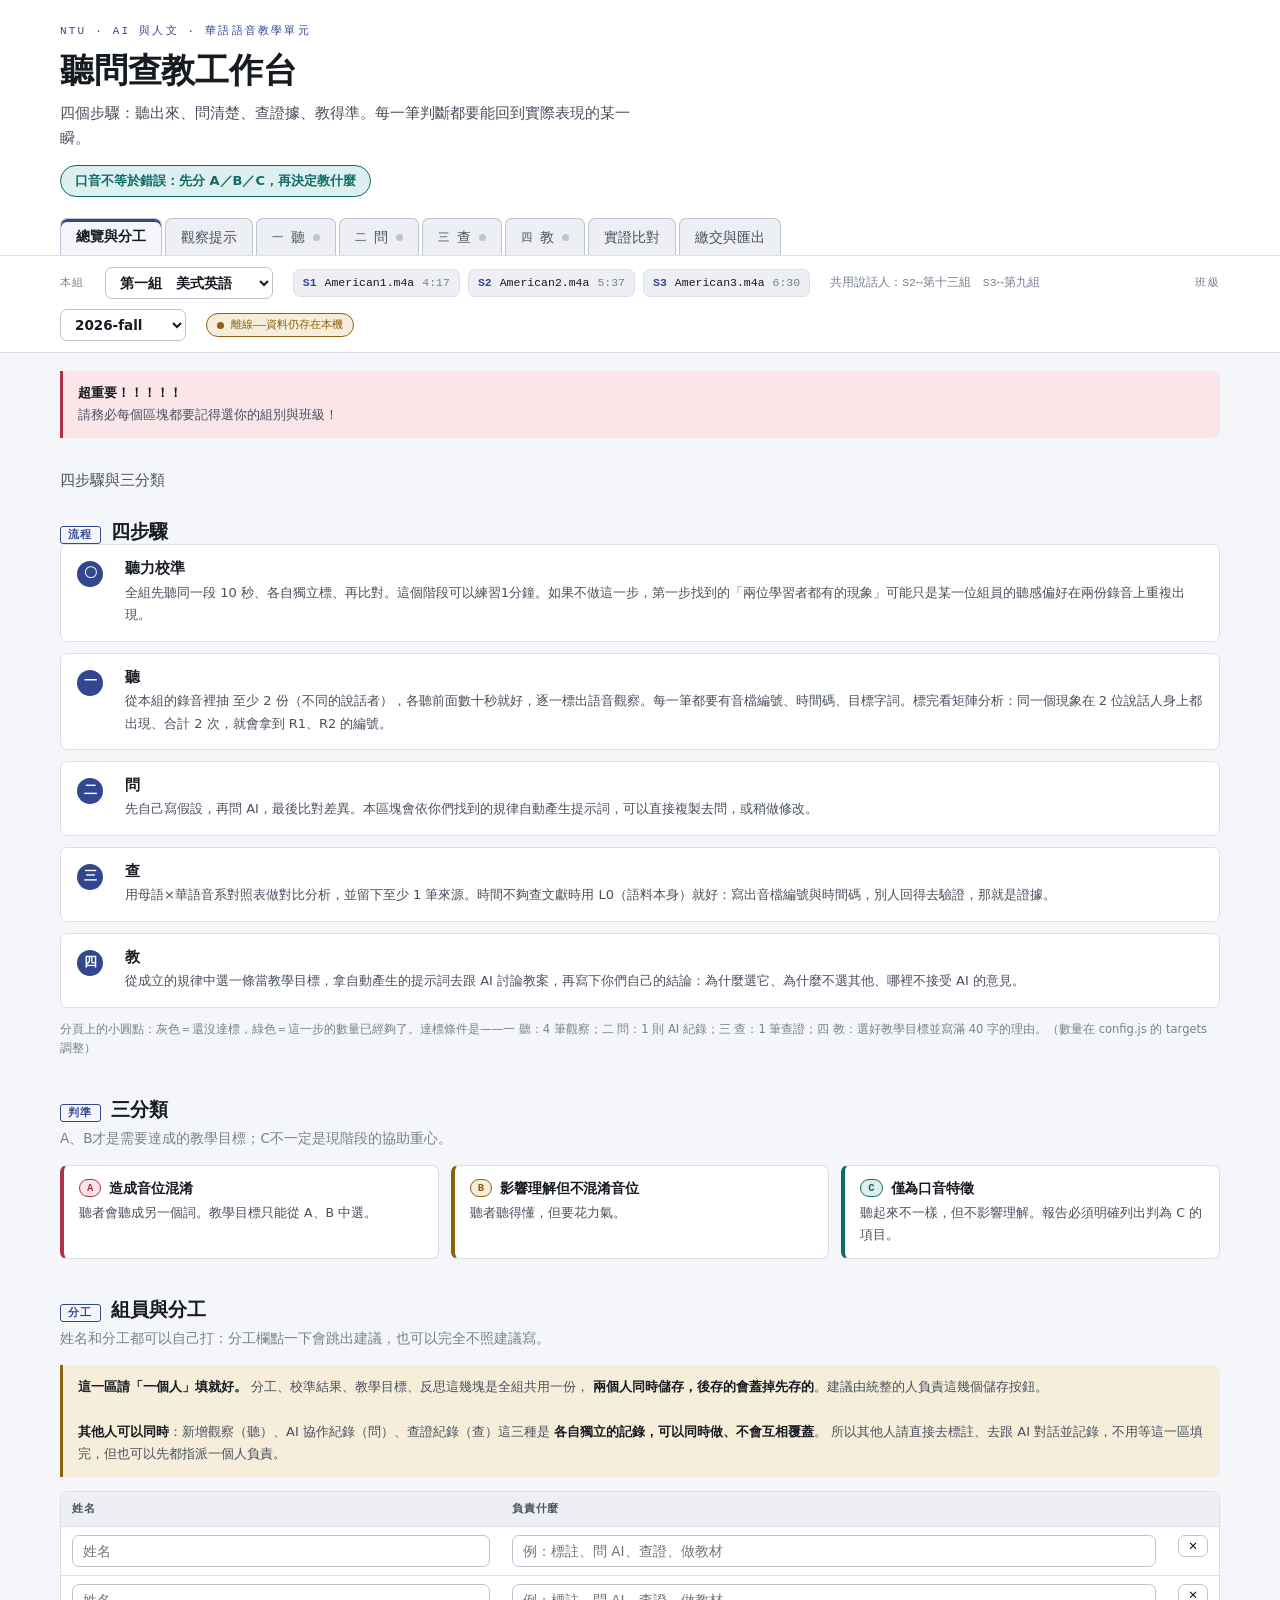
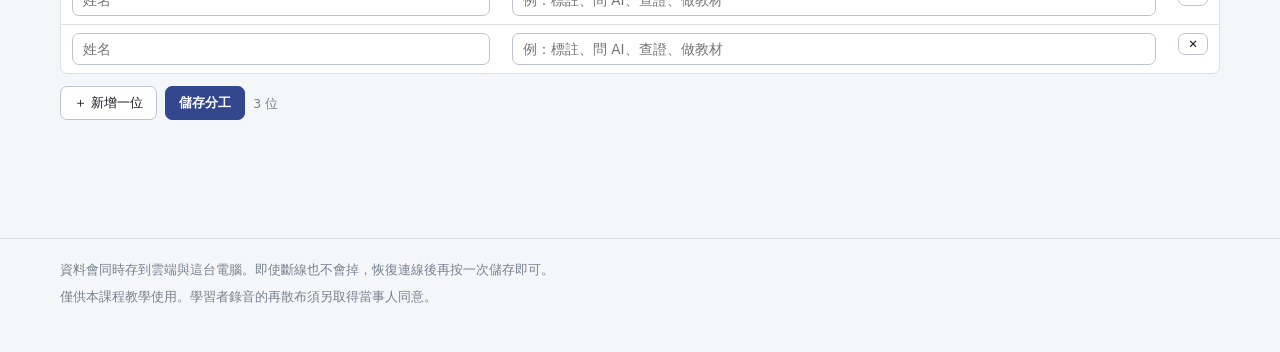
==== commit c20aebe5: "Apply wording revisions to course.md and index.html Author's edits: tightened phrasing throughout, r" ====
--- a/v2/index.html
+++ b/v2/index.html
@@ -11,8 +11,8 @@
 <header class="mast"><div class="wrap">
   <div class="kicker">NTU · AI 與人文 · 華語語音教學單元</div>
   <h1 class="t">聽問查教工作台</h1>
-  <p class="sub">四個步驟：聽出來、問清楚、查證據、教得準。每一筆判斷都要能回到音檔的某一秒。</p>
-  <div class="principle">口音不等於錯誤——先分 A／B／C，再決定教什麼</div>
+  <p class="sub">四個步驟：聽出來、問清楚、查證據、教得準。每一筆判斷都要能回到實際表現的某一瞬。</p>
+  <div class="principle">口音不等於錯誤：先分 A／B／C，再決定教什麼</div>
   <nav class="rail" role="tablist">
     <button role="tab" id="tab-o" aria-controls="p-o" aria-selected="true">總覽與分工</button>
     <button role="tab" id="tab-ex" aria-controls="p-ex" aria-selected="false">觀察提示</button>
@@ -43,23 +43,23 @@
 
 <!-- ═══ 總覽 ═══ -->
 <section role="tabpanel" id="p-o" aria-labelledby="tab-o" class="on">
-  <p class="lede">先讀這一頁再開始。四個步驟、三個分類、六個角色——三件事講定了，後面才不會各做各的。</p>
-  <div class="block"><h2><span class="tag">流程</span>四個步驟</h2><div class="steps" id="steps"></div>
+  <p class="lede">四步驟與三分類</p>
+  <div class="block"><h2><span class="tag">流程</span>四步驟</h2><div class="steps" id="steps"></div>
     <p class="muted mini" id="dot-legend" style="margin-top:12px"></p></div>
-  <div class="block"><h2><span class="tag">判準</span>三分類：什麼才值得教</h2>
-    <p>教學目標只能從 A、B 中選；報告必須明確列出判為 C 的項目。</p>
+  <div class="block"><h2><span class="tag">判準</span>三分類</h2>
+    <p>A、B才是需要達成的教學目標；C不一定是現階段的協助重心。</p>
     <div class="triage" id="triage"></div></div>
   <div class="block"><h2><span class="tag">分工</span>組員與分工</h2>
-    <p>姓名和分工都可以自己打。分工欄點一下會跳出建議，也可以完全不照建議寫。</p>
+    <p>姓名和分工都可以自己打：分工欄點一下會跳出建議，也可以完全不照建議寫。</p>
 
     <div class="note warn" style="margin-bottom:14px">
       <strong>這一區請「一個人」填就好。</strong>
       分工、校準結果、教學目標、反思這幾塊是全組共用一份，
       <strong>兩個人同時儲存，後存的會蓋掉先存的</strong>。建議由統整的人負責這幾個儲存按鈕。
       <br><br>
-      <strong>其他人不會閒著</strong>——新增觀察、AI 協作紀錄、查證紀錄這三種是
+      <strong>其他人可以同時</strong>：新增觀察（聽）、AI 協作紀錄（問）、查證紀錄（查）這三種是
       <strong>各自獨立的記錄，可以同時做、不會互相覆蓋</strong>。
-      所以其他人請直接去標註、去跟 AI 對話並記錄，不用等這一區填完。
+      所以其他人請直接去標註、去跟 AI 對話並記錄，不用等這一區填完，但也可以先都指派一個人負責。
     </div>
 
     <div id="roster"></div>
@@ -73,7 +73,7 @@
 
 <!-- ═══ 可能出現的偏誤 ═══ -->
 <section role="tabpanel" id="p-ex" aria-labelledby="tab-ex">
-  <p class="lede">標註之前先看這一頁，知道「可以往哪裡聽」。
+  <p class="lede">標註之前先看這一頁，知道「可以注意聽什麼」。
     這裡列的是<strong>別人根據音系對比推測出來的可能情形，不是答案</strong>——
     你們的語料裡可能有、也可能沒有，沒有本身就是發現。</p>
 
@@ -111,11 +111,11 @@
   <p class="lede">標註的唯一要求：別人拿到你的記錄，能回到那一秒確認你聽到的東西。</p>
 
   <div class="block"><h2><span class="tag">語料</span>本組錄音</h2>
-    <p>播放時按「抓時間碼」會把秒數直接填進下面的表單。</p>
+    <p>播放時記得記下秒數，填進下面的表單。</p>
     <div class="players" id="players"></div></div>
 
   <div class="block"><h2><span class="tag">校準</span>步驟〇：聽力校準</h2>
-    <p>六個人先聽同一段 60 秒、各自獨立標、再比對。不做這一步，後面找到的「規律」可能只是某個人的聽感偏好。</p>
+    <p>六個人先聽同一小段、各自獨立標、再比對。如果不做這一步，後面找到的「規律」可能只是某個人的聽感偏好。</p>
     <div class="panel"><div class="panel-bd">
       <div class="formgrid g2">
         <div><label class="fld" for="cal-clip">校準用片段</label><input type="text" id="cal-clip" class="mono" placeholder="S1 00:00–01:00"></div>
@@ -153,7 +153,7 @@
           例如你聽的那 30 秒裡「二聲」共出現 12 次，其中 7 次上升不足 → 分母填 12，這一筆記 1 次。
           <br><strong>留空也算得出東西</strong>，只是指標不一樣，實證比對會自動退而求其次：
           <br>① 有填分母 → <strong>出現率</strong>（出現次數 ÷ 可出現次數）。最有力，可以跟文獻比。
-          <br>② 沒填分母 → <strong>佔比</strong>（這個現象佔你們全部標註的幾成）。看得出誰最常被標到，但<strong>不是出現率</strong>——分母是你們標了多少，不是這個音有多少次機會。
+          <br>② 沒填分母 → <strong>佔比</strong>（這個現象佔你們全部標註的幾成）。看得出誰最常被標到，但<strong>不是出現率</strong>：分母是你們標了多少，不是這個音有多少次機會。
           <br>③ 標註很少時 → <strong>說話人覆蓋率</strong>（幾位說話人出現過）。
         </div>
         <div class="rowbtns" style="margin-top:12px">
@@ -164,15 +164,15 @@
     </div>
     <div class="reclist" id="reclist" style="margin-top:16px"></div></div>
 
-  <div class="block"><h2><span class="tag">歸納</span>重現矩陣</h2>
+  <div class="block"><h2><span class="tag">歸納</span>分析矩陣</h2>
     <div class="note" style="margin-bottom:14px">
-      <strong>R1、R2 是什麼？</strong>是「成立的規律」的編號，由這張表自動給。<br>
+      <strong>R1、R2 是什麼？</strong>是「成立的規律」的編號，由這張表自動歸納。<br>
       你每標一筆，同樣的「面向＋標籤」就會累積到同一列。當某一列<strong id="mtx-rule-cond">達到門檻</strong>時，
       它就從「個別觀察」升格成<strong>規律</strong>，拿到 R1、R2… 的編號。<br><br>
-      <strong>為什麼重要：</strong>後面三步都只認編號——
+      <strong>為什麼重要：</strong>後面三步都只認編號：
       步驟二的提示詞、步驟三的查證、步驟四的教學目標，選單裡只會出現拿到編號的那幾列。
       一條都沒成立的話，那三個選單會是空的。<br>
-      <span class="muted">沒拿到編號不代表你標錯，只代表它目前只出現在一位說話人身上，還不能說是「規律」——
+      <span class="muted">沒拿到編號不代表你標錯，只代表它目前只出現在一位說話人身上，還不能說是「規律」：
       這正是這個單元要練的判斷。</span>
     </div>
     <p id="mtx-sub"></p>
@@ -234,11 +234,11 @@
     <p>每條規律至少一項 L0、L1 或 L2。查無資料要寫出來，不算失分。</p>
     <div class="note" style="margin-bottom:14px">
       <strong>時間不夠查文獻時，用 L0 就好。</strong>
-      L0 是「我們自己在音檔裡聽到的」——只要寫得出音檔編號與時間碼，
+      L0 是「分析者在音檔裡聽到的」：只要寫得出音檔編號與時間碼，
       別人就能回去驗證，那就是證據。<br>
-      但要記得它撐得起什麼、撐不起什麼：<br>
+      但要記得它支持得了什麼、支持不了什麼：<br>
       ✅ 可以說「<strong>我們這三位說話人身上出現了這個現象</strong>」<br>
-      ✗ 不能說「<strong>法語母語者都會這樣</strong>」——那要 L1 或 L2 才撐得住。<br>
+      ✗ 不能說「<strong>法語母語者都會這樣</strong>」：那要 L1 或 L2 才撐得住。<br>
       <span class="muted">L3（教學網站、部落格、AI 直接生成的整理）永遠只能當線索，不能當依據。
       AI 講的東西如果你查不到原始出處，它就是 L3。</span>
     </div>
@@ -268,7 +268,7 @@
 
 <!-- ═══ 四 教 ═══ -->
 <section role="tabpanel" id="p-4" aria-labelledby="tab-4">
-  <p class="lede">教學目標必須回指某一條規律編號。分析與教學之間要有形式上的連結，不然會各做各的。</p>
+  <p class="lede">教學目標必須回指某一條規律編號。分析與教學之間要有形式上的連結，不是各做各的。</p>
   <div class="block"><h2><span class="tag">選定</span>先選一條規律</h2>
     <p>教哪一個？先把條件設定好，下一個區塊會依照這裡的設定產生跟 AI 討論用的提示詞。</p>
     <div class="panel"><div class="panel-bd">
@@ -321,8 +321,8 @@
 
 <!-- ═══ 實證比對 ═══ -->
 <section role="tabpanel" id="p-c" aria-labelledby="tab-c">
-  <p class="lede">把你們的標註，跟糾音工作台對這個母語做的<strong>預測</strong>放在一起看。
-    預測落空不是你們標錯了——那是對比分析假說已知的失敗模式，本身就是可以寫進報告的發現。</p>
+  <p class="lede">把你們的標註，跟觀察提示對這個母語做的<strong>預測</strong>放在一起看。
+    預測落空不是你們標錯了：那是對比分析假說無法被驗證，本身就是可以進一步討論的發現。</p>
 
   <div class="block"><h2><span class="tag">範圍</span>要比對誰的資料</h2>
     <div class="panel"><div class="panel-bd">
@@ -348,7 +348,7 @@
 
 <!-- ═══ 繳交 ═══ -->
 <section role="tabpanel" id="p-x" aria-labelledby="tab-x">
-  <p class="lede">交出去之前，先看這一頁的紅字還剩幾條。</p>
+  <p class="lede">交出去之前，確認一下是不是都完成了：</p>
   <div class="block"><h2><span class="tag">檢核</span>繳交前檢核</h2><div id="submit-check"></div></div>
   <div class="block"><h2><span class="tag">匯出</span>組別資料匯出</h2>
     <div class="rowbtns" style="margin-bottom:12px">
@@ -356,7 +356,7 @@
       <button class="act" id="btn-copy-export">複製</button>
       <button class="act" id="btn-dl-export">下載 .md</button>
       <button class="act" id="btn-clear">清除本組資料</button></div>
-    <div class="exportbox" id="export-out">按「產生匯出內容」把目前這一組的校準結果、觀察記錄、重現矩陣、AI 協作歷程、查證紀錄、教學目標與方案骨架整理成一份文字稿。</div></div>
+    <div class="exportbox" id="export-out">按「產生匯出內容」把目前這一組的校準結果、觀察記錄、分析矩陣、AI 協作歷程、查證紀錄、教學目標與方案骨架整理成一份文字稿。</div></div>
 </section>
 
 </main>
@@ -644,7 +644,7 @@
   if(CFG.requireDenominator)$("#r-denom").value="12";
 });
 
-/* ═══ 重現矩陣 ═══ */
+/* ═══ 分析矩陣 ═══ */
 function matrixRows(){
   var g=G(), by={};
   recs().forEach(function(r){
@@ -1047,7 +1047,7 @@
     L.push("| "+[r.spk,r.tc,r.word,r.lv,r.tag,(r.denom||"—"),r.tri,(r.by||"—"),String(r.desc||"").replace(/\|/g,"／")].join(" | ")+" |");
   });
   L.push("");
-  L.push("## 重現矩陣");
+  L.push("## 分析矩陣");
   L.push("");
   L.push("| 編號 | 現象 | 面向 | S1 | S2 | S3 | 合計 | 分母 | 出現率 | 判斷 |");
   L.push("|---|---|---|---|---|---|---|---|---|---|");
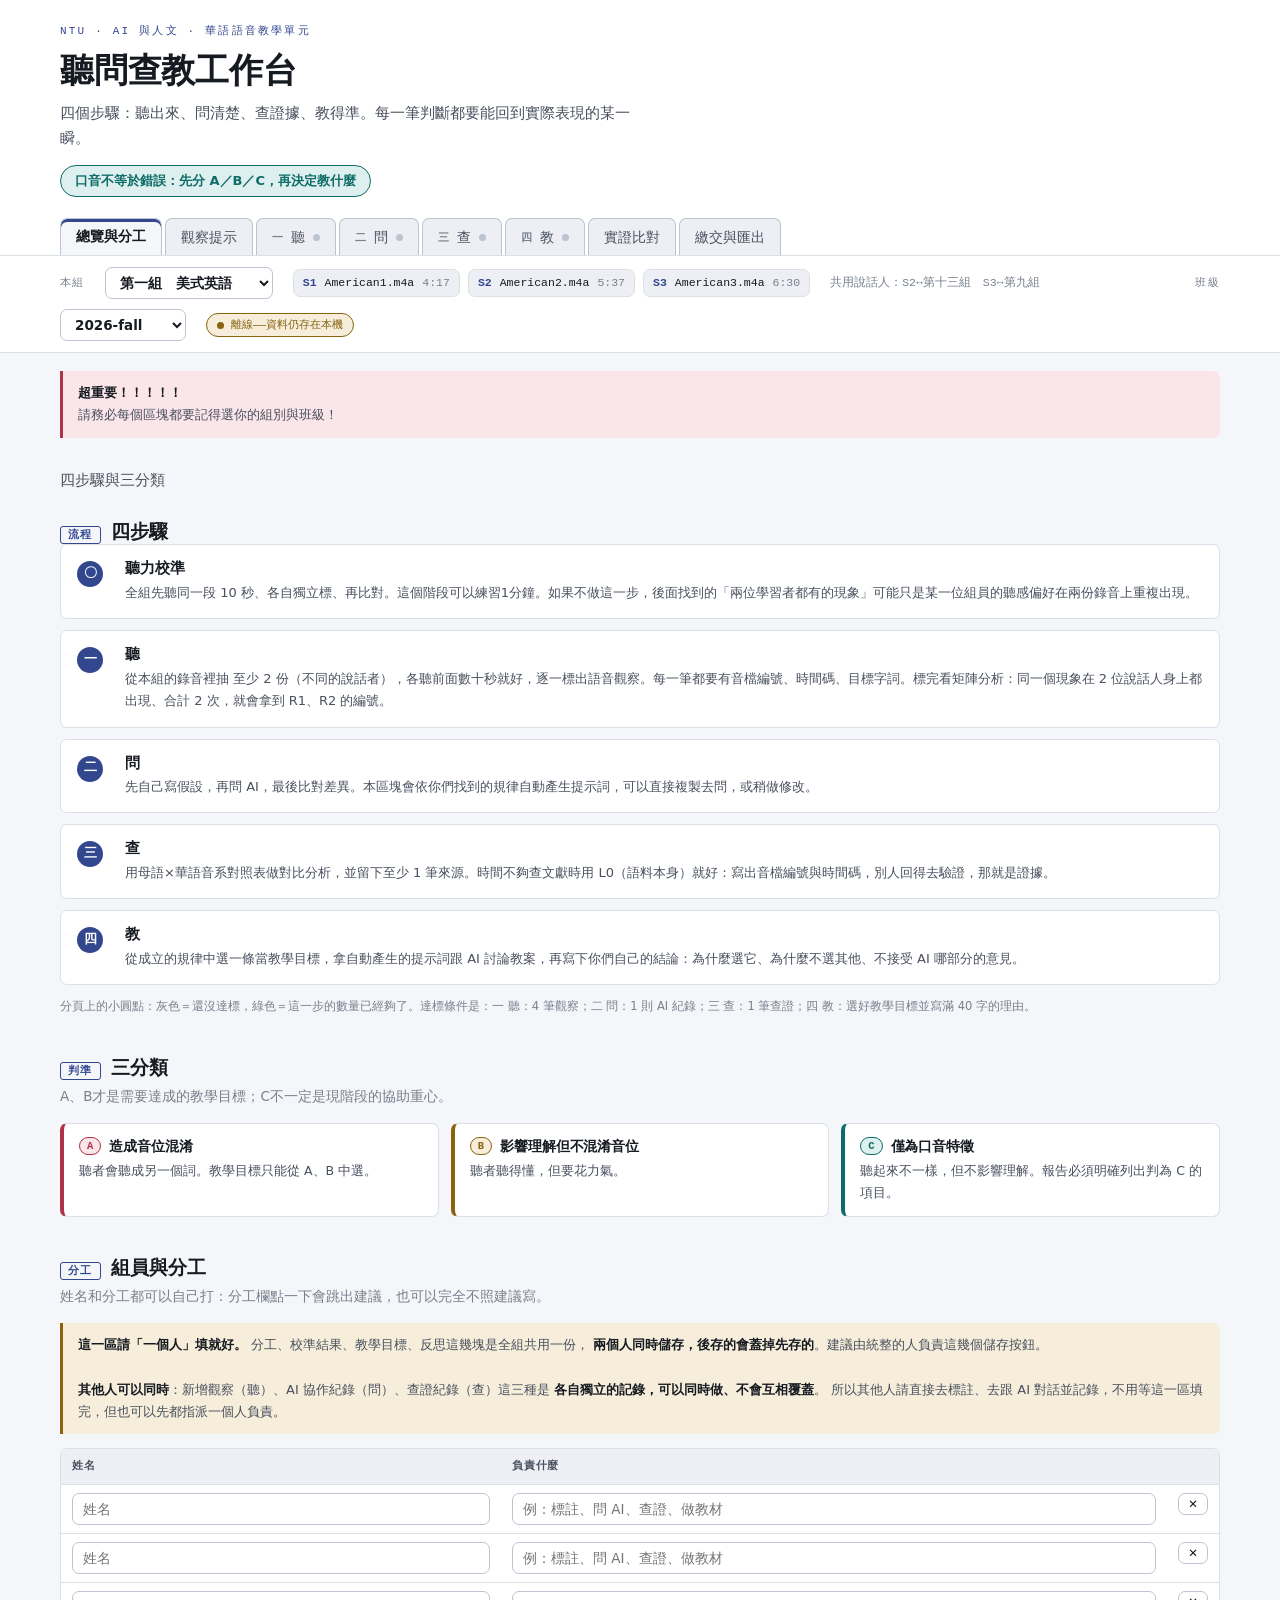
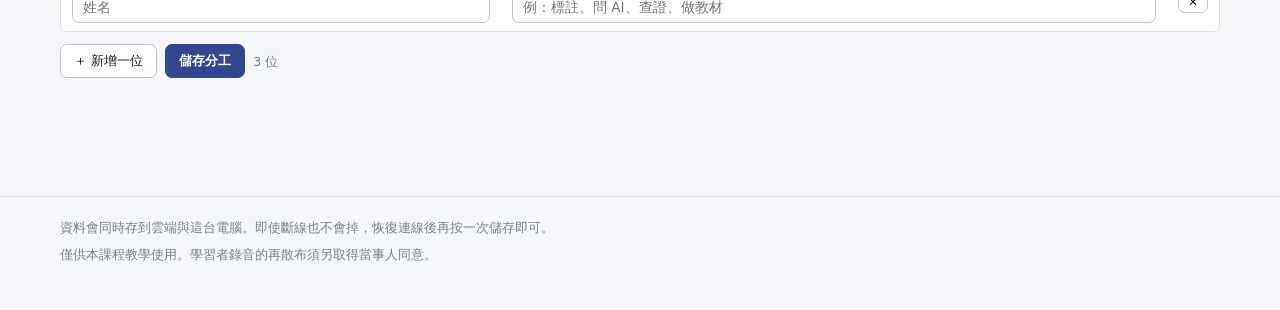
==== commit 6571fdf9: "Add a reference list to the observation tab, and correct two citations Students only use index.html " ====
--- a/v2/index.html
+++ b/v2/index.html
@@ -97,6 +97,13 @@
     <p>虛線是標準的調型，實線是推測這組母語者可能讀成的樣子。
       形狀不一樣 → 聲調「種類」抓錯；形狀一樣但比較扁 → 音高範圍用得不夠寬。</p>
     <div id="ex-tones"></div>
+  </div>
+
+  <div class="block"><h2><span class="tag">出處</span>這一頁的依據是什麼</h2>
+    <p>上表「證據」欄的甲／乙／丙／丁，對應的文獻列在本頁最下方。
+      標丙或丁的，報告裡只能寫成假設。</p>
+    <div class="rowbtns"><button class="act" id="btn-refs">展開文獻清單</button></div>
+    <div id="refs" class="prose" hidden style="margin-top:16px"></div>
   </div>
 
   <div class="block"><h2><span class="tag">標籤</span>現象標籤是什麼意思</h2>
@@ -322,7 +329,7 @@
 <!-- ═══ 實證比對 ═══ -->
 <section role="tabpanel" id="p-c" aria-labelledby="tab-c">
   <p class="lede">把你們的標註，跟觀察提示對這個母語做的<strong>預測</strong>放在一起看。
-    預測落空不是你們標錯了：那是對比分析假說無法被驗證，本身就是可以進一步討論的發現。</p>
+    預測落空不是標錯了：對比分析的預測本來就非定則，這正是它需要經過實際語料檢驗的原因。</p>
 
   <div class="block"><h2><span class="tag">範圍</span>要比對誰的資料</h2>
     <div class="panel"><div class="panel-bd">
@@ -590,6 +597,7 @@
       '</span></td><td class="mono"><span class="ev '+e.evclass+'">'+esc(e.ev)+"</span></td></tr>";}).join("");
 
   $("#ex-tones").innerHTML=HPLViz.toneGrid(L);
+  $("#refs").innerHTML=D.referencesHtml||'<p class="muted">content/references.md 讀不到。</p>';
 
   /* 這組母語可能用到的標籤，對照到學生標註時的選單 */
   var keys={}; L.e.forEach(function(e){if(e.key)keys[e.key]=true;});
@@ -603,6 +611,13 @@
       }).join("");
     }).join("")+"</tbody></table></div>";
 }
+
+$("#btn-refs").addEventListener("click",function(){
+  var el=$("#refs"), on=el.hidden;
+  el.hidden=!on;
+  this.textContent=on?"收合文獻清單":"展開文獻清單";
+  if(on)el.scrollIntoView({behavior:"smooth",block:"nearest"});
+});
 
 /* ═══ 記錄 ═══ */
 function recs(){return HPLStore.get("records");}
@@ -953,9 +968,8 @@
   $$("[data-dot]").forEach(function(el){el.classList.toggle("done",!!d[el.dataset.dot]);});
   var lg=$("#dot-legend");
   if(lg)lg.innerHTML="分頁上的小圓點：灰色＝還沒達標，綠色＝這一步的數量已經夠了。"+
-    "達標條件是——一 聽："+T.records+" 筆觀察；二 問："+T.ai+" 則 AI 紀錄；"+
-    "三 查："+T.src+" 筆查證；四 教：選好教學目標並寫滿 "+T.why+" 字的理由。"+
-    "（數量在 config.js 的 targets 調整）";
+    "達標條件是：一 聽："+T.records+" 筆觀察；二 問："+T.ai+" 則 AI 紀錄；"+
+    "三 查："+T.src+" 筆查證；四 教：選好教學目標並寫滿 "+T.why+" 字的理由。";
   renderSubmitCheck();
 }
 
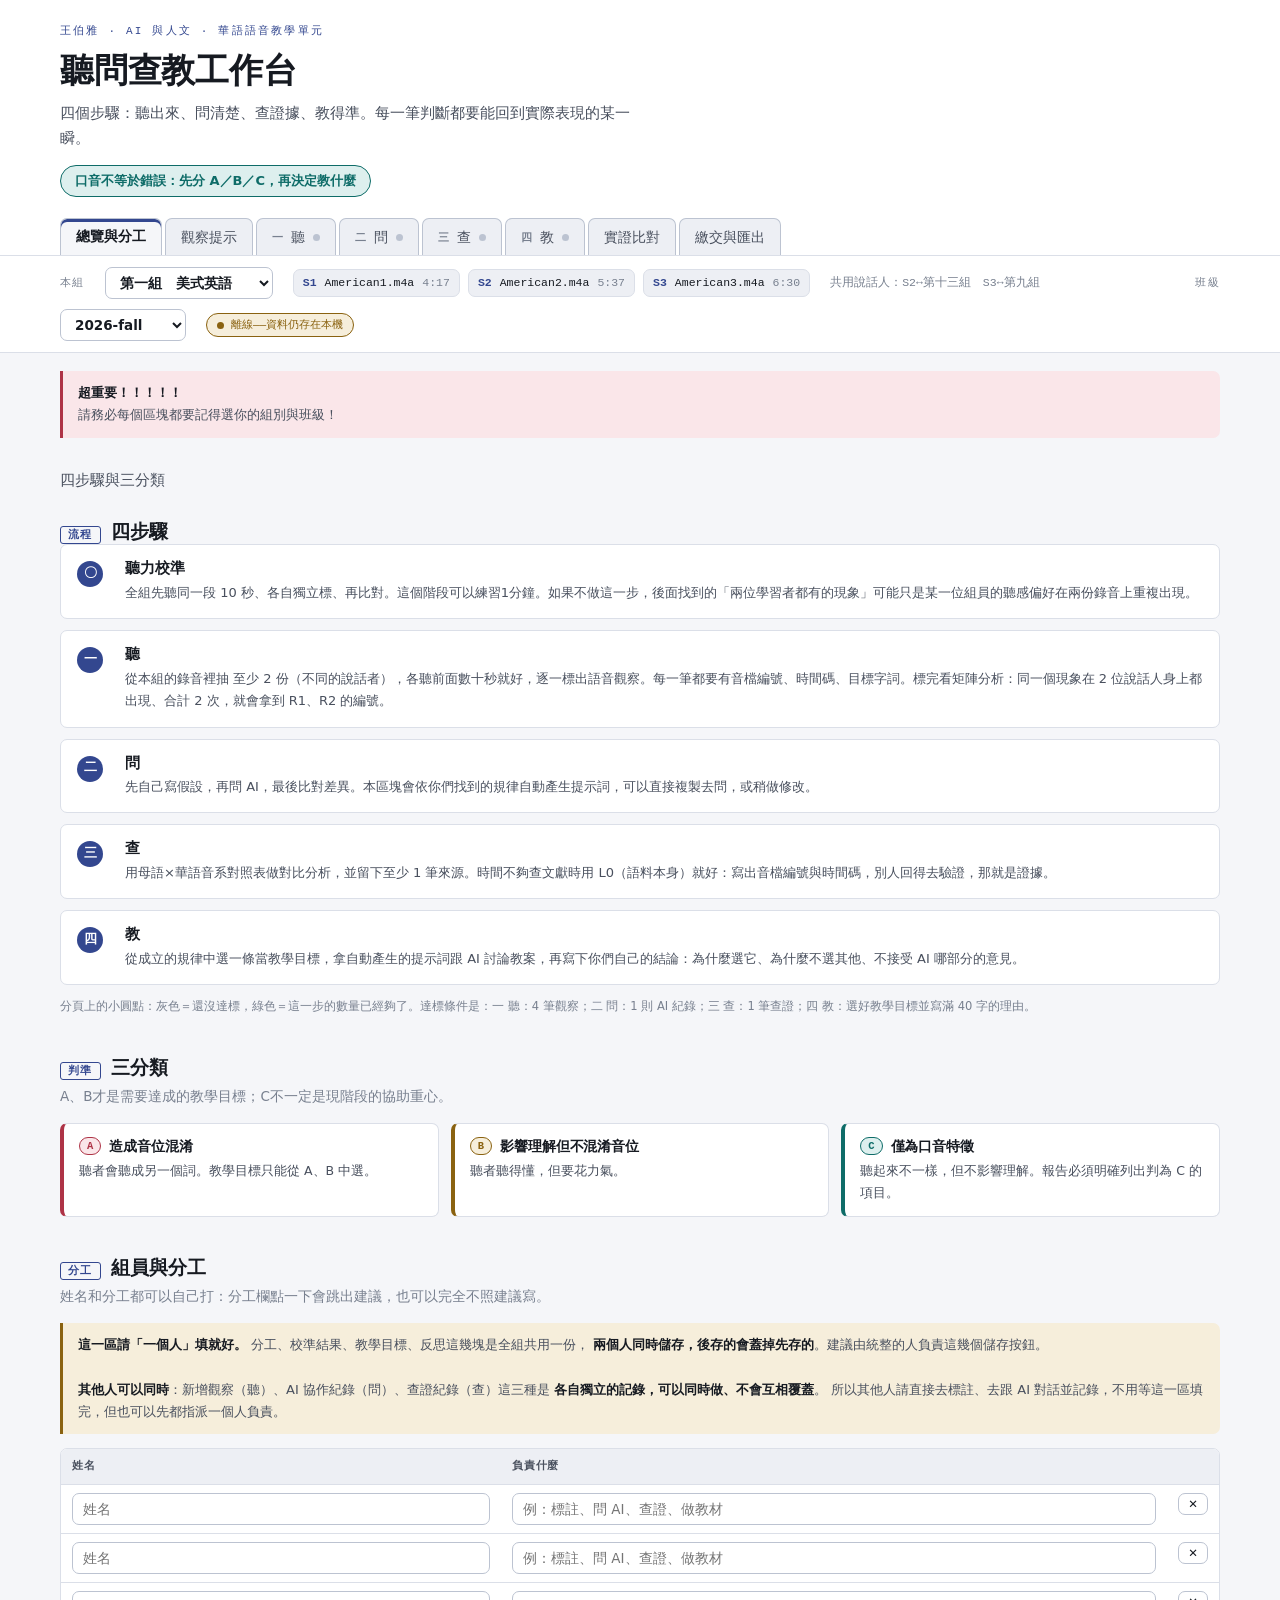
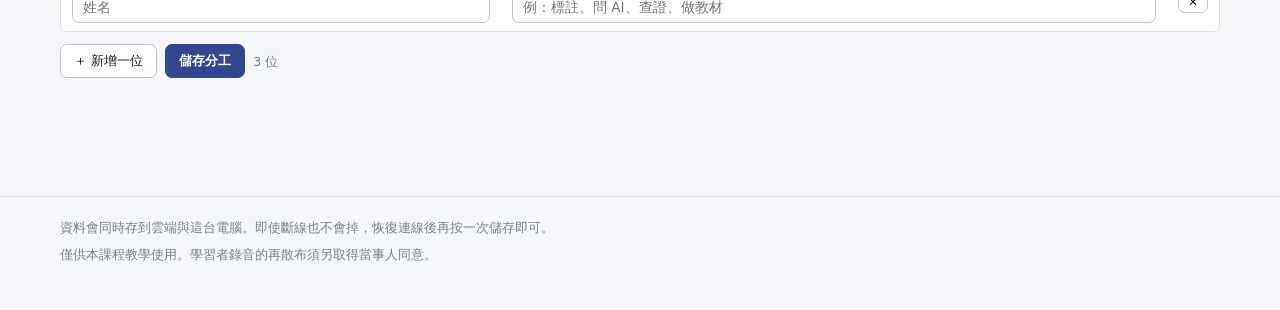
==== commit e9db4a45: "Apply wording edits and change the byline on the student page Author's edits. Also adds the missing " ====
--- a/v2/index.html
+++ b/v2/index.html
@@ -9,7 +9,7 @@
 <body>
 
 <header class="mast"><div class="wrap">
-  <div class="kicker">NTU · AI 與人文 · 華語語音教學單元</div>
+  <div class="kicker">王伯雅 · AI 與人文 · 華語語音教學單元</div>
   <h1 class="t">聽問查教工作台</h1>
   <p class="sub">四個步驟：聽出來、問清楚、查證據、教得準。每一筆判斷都要能回到實際表現的某一瞬。</p>
   <div class="principle">口音不等於錯誤：先分 A／B／C，再決定教什麼</div>
@@ -74,8 +74,8 @@
 <!-- ═══ 可能出現的偏誤 ═══ -->
 <section role="tabpanel" id="p-ex" aria-labelledby="tab-ex">
   <p class="lede">標註之前先看這一頁，知道「可以注意聽什麼」。
-    這裡列的是<strong>別人根據音系對比推測出來的可能情形，不是答案</strong>——
-    你們的語料裡可能有、也可能沒有，沒有本身就是發現。</p>
+    這裡列的是<strong>別人根據音系對比推測出來的可能情形，不是答案</strong>：
+    你們的語料裡可能有、也可能沒有，而沒有其實本身就是一種發現。</p>
 
   <div class="note warn" style="margin-bottom:22px">
     <strong>請不要照著抄。</strong>這一頁的用途是幫你想「該注意什麼」，不是幫你填答案。
@@ -362,7 +362,10 @@
       <button class="act primary" id="btn-export">產生匯出內容</button>
       <button class="act" id="btn-copy-export">複製</button>
       <button class="act" id="btn-dl-export">下載 .md</button>
-      <button class="act" id="btn-clear">清除本組資料</button></div>
+      <button class="act" id="btn-clear">清除這台電腦的暫存</button></div>
+    <p class="muted mini">「清除這台電腦的暫存」只會清掉瀏覽器裡的副本，<strong>雲端的資料不會消失</strong>，
+      重新整理就會再抓回來。要真的刪掉某一筆，請用那一筆右邊的「刪除」——
+      那個<strong>會直接刪掉雲端的紀錄，全組都看不到，而且無法復原</strong>。</p>
     <div class="exportbox" id="export-out">按「產生匯出內容」把目前這一組的校準結果、觀察記錄、分析矩陣、AI 協作歷程、查證紀錄、教學目標與方案骨架整理成一份文字稿。</div></div>
 </section>
 
@@ -597,7 +600,7 @@
       '</span></td><td class="mono"><span class="ev '+e.evclass+'">'+esc(e.ev)+"</span></td></tr>";}).join("");
 
   $("#ex-tones").innerHTML=HPLViz.toneGrid(L);
-  $("#refs").innerHTML=D.referencesHtml||'<p class="muted">content/references.md 讀不到。</p>';
+  renderRefs();
 
   /* 這組母語可能用到的標籤，對照到學生標註時的選單 */
   var keys={}; L.e.forEach(function(e){if(e.key)keys[e.key]=true;});
@@ -618,6 +621,46 @@
   this.textContent=on?"收合文獻清單":"展開文獻清單";
   if(on)el.scrollIntoView({behavior:"smooth",block:"nearest"});
 });
+
+/* 學生頁只列書目與連結——「它支持什麼」「查核」是給老師看的，
+   留在糾音工作台的「建立語音檔案」那一頁。 */
+function renderRefs(){
+  var el=$("#refs"); if(!el)return;
+  var secs=D.references||[];
+  if(!secs.length){el.innerHTML='<p class="muted">content/references.md 讀不到。</p>';return;}
+  var seenTable=false;
+  el.innerHTML=secs.map(function(s){
+    if(!s.rows.length){
+      /* 沒有表格的區塊：只留開頭的說明（解釋甲乙丙丁），
+         表格之後的評述（查核方法、更正記錄）是給老師看的，留在工作台。 */
+      if(seenTable)return "";
+      var body=s.notes.map(function(t){return "<blockquote>"+MD.inline(t)+"</blockquote>";}).join("")+
+               s.paras.map(function(t){return "<p>"+MD.inline(t)+"</p>";}).join("");
+      return body?("<h3>"+esc(s.heading)+"</h3>"+body):"";
+    }
+    seenTable=true;
+    var c0=s.head[0]||"書目", c1=s.head[1]||"連結";
+    return "<h3>"+esc(s.heading)+"</h3>"+
+      '<div class="tw"><table><thead><tr><th>'+esc(c0)+"</th><th>"+esc(c1)+
+      "</th></tr></thead><tbody>"+
+      s.rows.map(function(r){
+        return "<tr><td>"+MD.inline(r[c0]||"")+"</td><td>"+MD.inline(r[c1]||"")+"</td></tr>";
+      }).join("")+"</tbody></table></div>";
+  }).join("");
+}
+
+/* 刪除要按兩次。這些記錄是全組共用的，而且刪掉之後
+   後端會直接把試算表那一列刪掉，沒有垃圾桶。
+   手機上誤觸一下就沒了，所以比照「清除本組資料」做兩段式確認。 */
+function armDelete(btn, run){
+  var armed=false, t=null, label=btn.textContent;
+  btn.addEventListener("click",function(){
+    if(armed){clearTimeout(t);armed=false;btn.textContent=label;run();return;}
+    armed=true; btn.textContent="確定刪除？";
+    btn.classList.add("danger");
+    t=setTimeout(function(){armed=false;btn.textContent=label;btn.classList.remove("danger");},4000);
+  });
+}
 
 /* ═══ 記錄 ═══ */
 function recs(){return HPLStore.get("records");}
@@ -633,7 +676,7 @@
       "<dt>標籤</dt><dd>"+esc(r.lv)+" · "+esc(r.tag)+(r.denom?"（分母 "+esc(r.denom)+"）":"")+"</dd>"+
       "<dt>描述</dt><dd>"+esc(r.desc)+"</dd></dl></div>";}).join("")
     :'<p class="muted">還沒有觀察記錄。</p>';
-  $$("[data-del]").forEach(function(b){b.addEventListener("click",function(){
+  $$("[data-del]").forEach(function(b){armDelete(b,function(){
     HPLStore.remove("records",b.dataset.del);});});
   renderMatrix(); updateDots(); renderRuleSelects();
 }
@@ -738,10 +781,10 @@
 "【請你做四件事】\n"+
 "1. 針對這個現象，從"+g.l1+"與華語的音系對比，提出可能的成因。請明確區分哪些是母語負遷移、哪些是目的語規則過度泛化、哪些可能是教學誘發。\n"+
 "2. 對每一個成因，說明它預測我們還應該在語料裡看到什麼。我們會回去聽，用來檢驗你的說法。\n"+
-"3. 明講你這些說法的證據等級：是有實證研究支持，還是只有音系推論？如果只有推論，請直說。\n"+
+"3. 明確指出你這些說法的證據等級：是有實證研究支持，還是只有音系推論？如果只有推論，請直接說明並解釋。\n"+
 "4. 指出我們的假設跟你的分析差在哪裡，不要直接同意我們。\n\n"+
 "【限制】\n"+
-"．不要用「研究顯示」這種句式，除非你能講出是誰在什麼時候對什麼對象做的研究。\n"+
+"．不要用「研究顯示」這種句式，請明確指出是誰在什麼時候對什麼對象做的研究。\n"+
 "．不確定就說不確定，並說明還需要什麼資料才能確認。\n"+
 "．我們已知的教學要領如下，請不要重複，直接補充你認為缺的部分：\n"+(kb.p||"（無）");
 }
@@ -760,7 +803,7 @@
       "<dt>回答重點</dt><dd>"+esc(r.r)+"</dd><dt>差異</dt><dd>"+esc(r.h)+"</dd>"+
       "<dt>我們怎麼處理</dt><dd>"+esc(r.u)+"</dd></dl></div>";}).join("")
     :'<p class="muted">還沒有協作紀錄。</p>';
-  $$("[data-delai]").forEach(function(b){b.addEventListener("click",function(){
+  $$("[data-delai]").forEach(function(b){armDelete(b,function(){
     HPLStore.remove("ai",b.dataset.delai);});});
   updateDots();
 }
@@ -784,7 +827,7 @@
       esc(r.result)+'</span><button class="act tiny" data-delsrc="'+r.id+'">刪除</button></span></div>'+
       "<dl><dt>書目</dt><dd>"+esc(r.cite)+"</dd><dt>它說了什麼</dt><dd>"+esc(r.say)+"</dd></dl></div>";}).join("")
     :'<p class="muted">還沒有查證紀錄。</p>';
-  $$("[data-delsrc]").forEach(function(b){b.addEventListener("click",function(){
+  $$("[data-delsrc]").forEach(function(b){armDelete(b,function(){
     HPLStore.remove("src",b.dataset.delsrc);});});
   updateDots();
 }
@@ -816,7 +859,7 @@
     .map(function(r,i){return r.lv+"·"+r.tag;});
 
   $("#t4-prompt").textContent=
-"我們是華語教學課的學生，剛聽完一位母語為"+g.l1+"的學習者的錄音，現在要設計一個糾音活動。\n\n"+
+"我們是華語教學課的學生，剛聽完一位母語為"+g.l1+"的學習者的錄音，現在要設計一個協助發音練習的教學活動。\n\n"+
 "【我們在語料裡實際聽到的】\n"+
 "現象："+t.lv+" — "+t.tag+"\n"+
 "出現情形："+obs+"\n"+
@@ -824,16 +867,16 @@
 "\n【教學條件】\n學習者程度："+lvl+"\n可用時間："+time+"\n\n"+
 "【請你幫我們想四件事，一項一項回答】\n"+
 "1. 這個現象值不值得當這次的教學目標？請從「會不會讓聽者聽成別的字」來判斷，並直接說出你的結論。\n"+
-(others.length?("2. 我們還觀察到上面那些現象。如果換成教其中一個，會不會比現在這個更值得？請比較，並說明理由。\n")
-              :("2. 以我們目前只觀察到這一個現象來說，這樣的證據夠不夠支撐一個教學目標？不夠的話，我們還需要再聽什麼？\n"))+
+(others.length?("2. 我們還觀察到上面那些現象。如果換成教其中一個，會不會比現在這個對學習者更有幫助？請比較，並說明理由。\n")
+              :("2. 以我們目前觀察到的現象來說，這樣的證據是否足以成為教學目標？不足的話，我們還需要再聽到什麼呢？\n"))+
 "3. "+lvl+"的學習者，在"+time+"裡有沒有可能改變這一項？如果不可能，請直說，並建議一個比較實際的目標。\n"+
 "4. 請設計這個活動的流程。我們已經知道的操作要領是：\n   「"+(kb.p||"（無）")+"」\n"+
 "   請不要重複這一段，直接補上你認為缺的部分，並給出具體的練習詞（至少 6 個）。\n\n"+
 "【重要】\n"+
 "．請至少提出一個「我們可能想錯了」的地方，不要只順著我們講。\n"+
 "．你舉的例詞如果不確定是否真的構成最小對立對，請標註出來，我們會自己查。\n"+
-"．不要用「研究顯示」這種句式，除非你講得出是誰、什麼時候、對象是誰。\n"+
-"．最後請告訴我們：這個活動裡有哪一部分是你判斷不了、只能由老師現場看著學習者才能決定的？";
+"．不要用「研究顯示」這種句式，請明確指出是誰、什麼時候、對象是誰。\n"+
+"．最後請告訴我們：這個活動裡有哪一部分是你判斷不了，只能由老師現場根據學習者狀態才能決定？";
 }
 ["#t-rule","#t-level","#t-time"].forEach(function(s){
   var el=$(s); if(el)el.addEventListener("change",renderT4Prompt);
@@ -891,11 +934,11 @@
   if(!t){toast("請先選定教學目標");return;}
   var g=G(), kb=D.kb[t.tag]||D.kbDefault;
   $("#plan-out").textContent=
-"糾音方案骨架｜"+g.n+"（"+g.l1+"）\n目標規律："+t.rid+"　"+t.lv+" · "+t.tag+
+"發音練習方案架構｜"+g.n+"（"+g.l1+"）\n目標規律："+t.rid+"　"+t.lv+" · "+t.tag+
 "\n出現情形："+t.spkN+" 位說話人、合計 "+t.total+" 次"+(t.denom?("、出現率約 "+(t.rate*100).toFixed(0)+"%"):"、未記錄分母")+
 "\n程度："+$("#t-level").value+"　時間："+$("#t-time").value+"\n\n"+
 "① 診斷說明（用學習者聽得懂的話）\n"+kb.d+"\n\n"+
-"② 感知訓練\n先確認學習者聽不聽得出差別。用下列最小對立對做 AX 判斷，正確率八成再進產出。\n"+
+"② 感知訓練\n先確認學習者聽不聽得出差別。用下列最小對立對做 AX 判斷，正確率八成再進到下一階段。\n"+
 (kb.pairs.length?kb.pairs.map(function(p){return "　· "+p;}).join("\n"):"　（請自行補上最小對立對）")+
 "\n\n注意：感知已經達標的學習者不要再練感知，直接進產出。\n\n"+
 "③ 產出訓練\n"+kb.p+"\n順序：單音節 → 雙音節 → 詞組 → 語流。每一級都要錄音回放。\n\n"+
@@ -945,7 +988,7 @@
     var a=res.agreement;
     var rho=a.rho==null?null:a.rho;
     $("#cmp-agree").innerHTML="<strong>排序一致度：</strong>"+
-      (rho==null?("尚未計算——"+esc(a.why)+"。"):
+      (rho==null?("尚未計算："+esc(a.why)+"。"):
         ("Spearman ρ = "+rho.toFixed(2)+"（n = "+a.n+"）。"+
          (rho>=.6?"預測與觀察的排序大致一致。":rho>=.3?"只有中等程度的一致。":rho>=0?"幾乎沒有一致性——值得把落差當成報告的主軸。":
           "呈現反向關係：預測排在前面的，實際上反而少見。這是最值得寫的一種結果。")))+
@@ -1140,8 +1183,8 @@
 var clearArmed=false;
 $("#btn-clear").addEventListener("click",function(){
   if(!clearArmed){clearArmed=true;$("#btn-clear").textContent="再按一次確認清除";
-    setTimeout(function(){clearArmed=false;$("#btn-clear").textContent="清除本組資料";},4000);return;}
-  clearArmed=false;$("#btn-clear").textContent="清除本組資料";
+    setTimeout(function(){clearArmed=false;$("#btn-clear").textContent="清除這台電腦的暫存";},4000);return;}
+  clearArmed=false;$("#btn-clear").textContent="清除這台電腦的暫存";
   HPLStore.clearLocal();toast("已清除本機記錄（雲端資料不受影響）");
 });
 
--- a/v2/assets/base.css
+++ b/v2/assets/base.css
@@ -114,6 +114,7 @@
 button.act.primary{background:var(--indigo);border-color:var(--indigo);color:var(--on-indigo);font-weight:700}
 button.act.primary:hover:not(:disabled){filter:brightness(1.08)}
 button.act.tiny{padding:3px 9px;font-size:11.5px}
+button.act.danger{color:var(--crimson);border-color:var(--crimson);background:var(--crimson-soft);font-weight:700}
 .rowbtns{display:flex;flex-wrap:wrap;gap:8px;align-items:center}
 
 label.fld{display:block;font-size:10.5px;letter-spacing:.13em;text-transform:uppercase;color:var(--ink-3);
